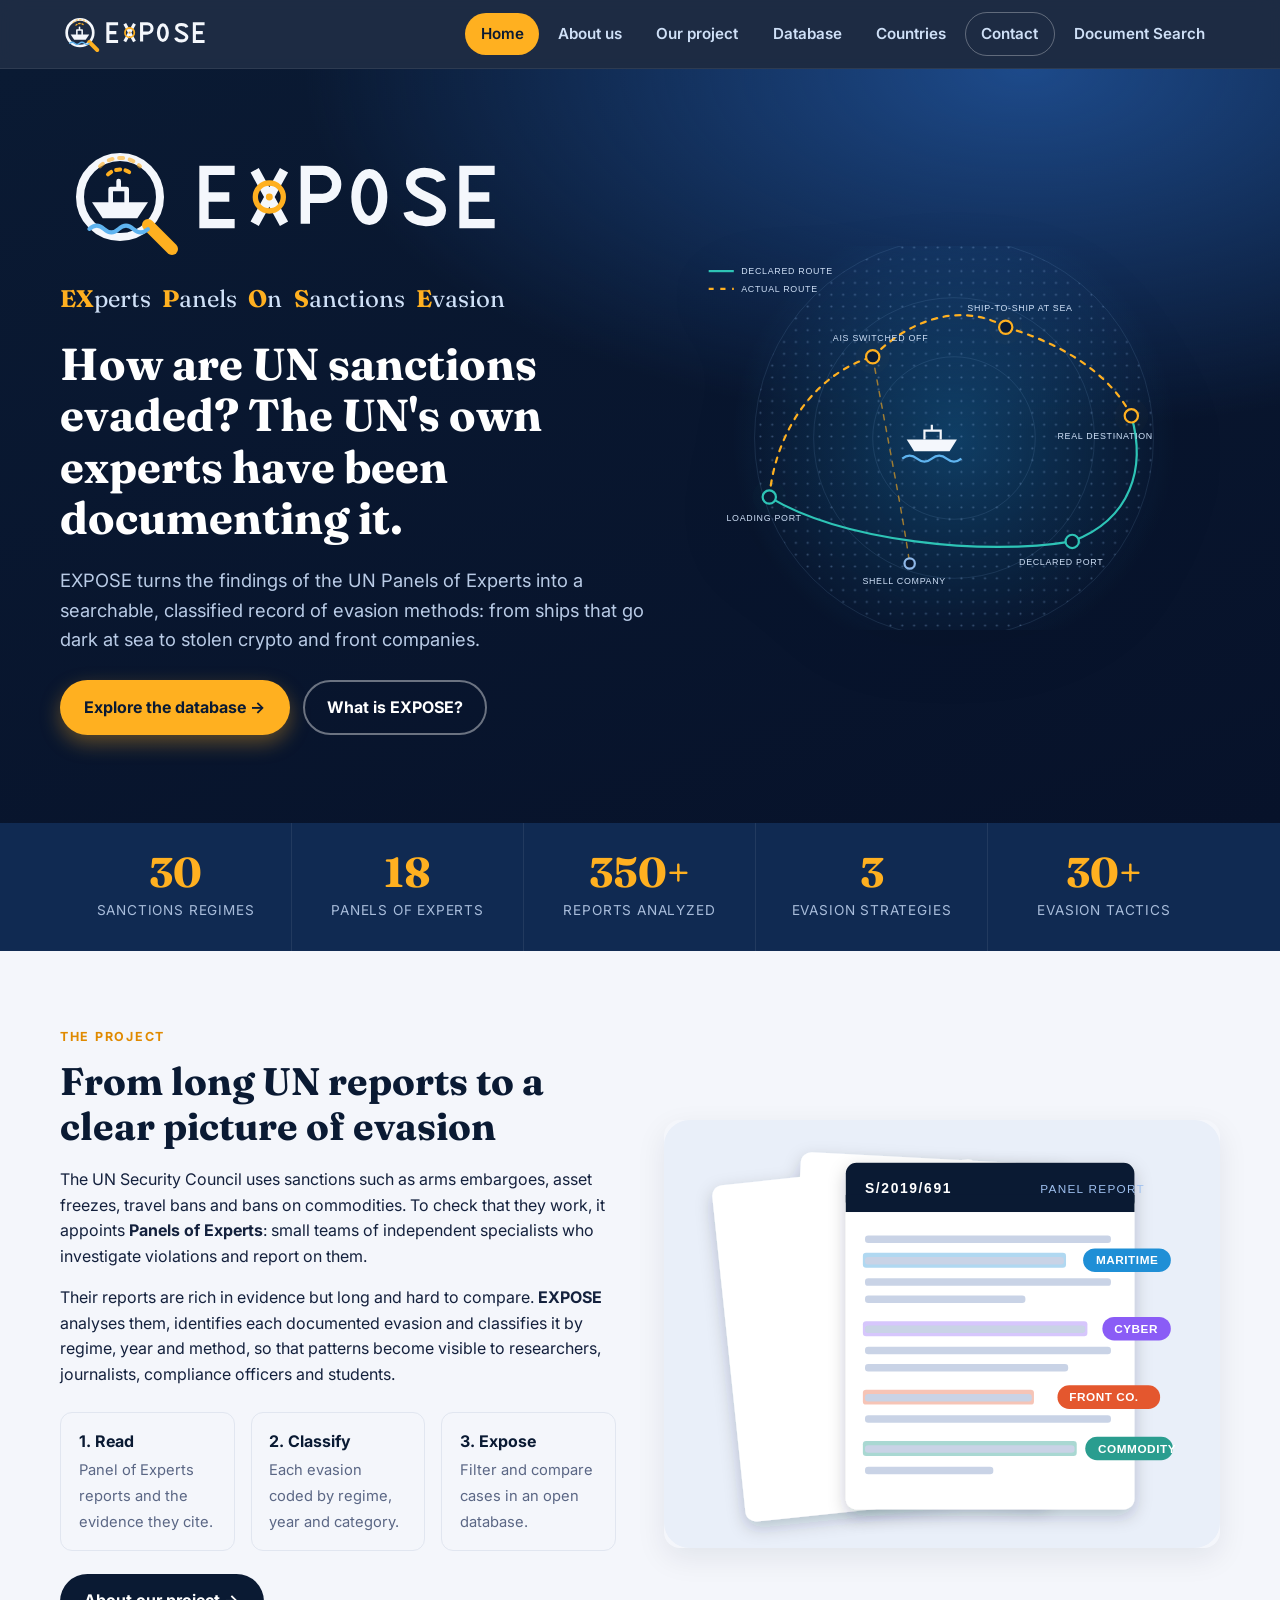
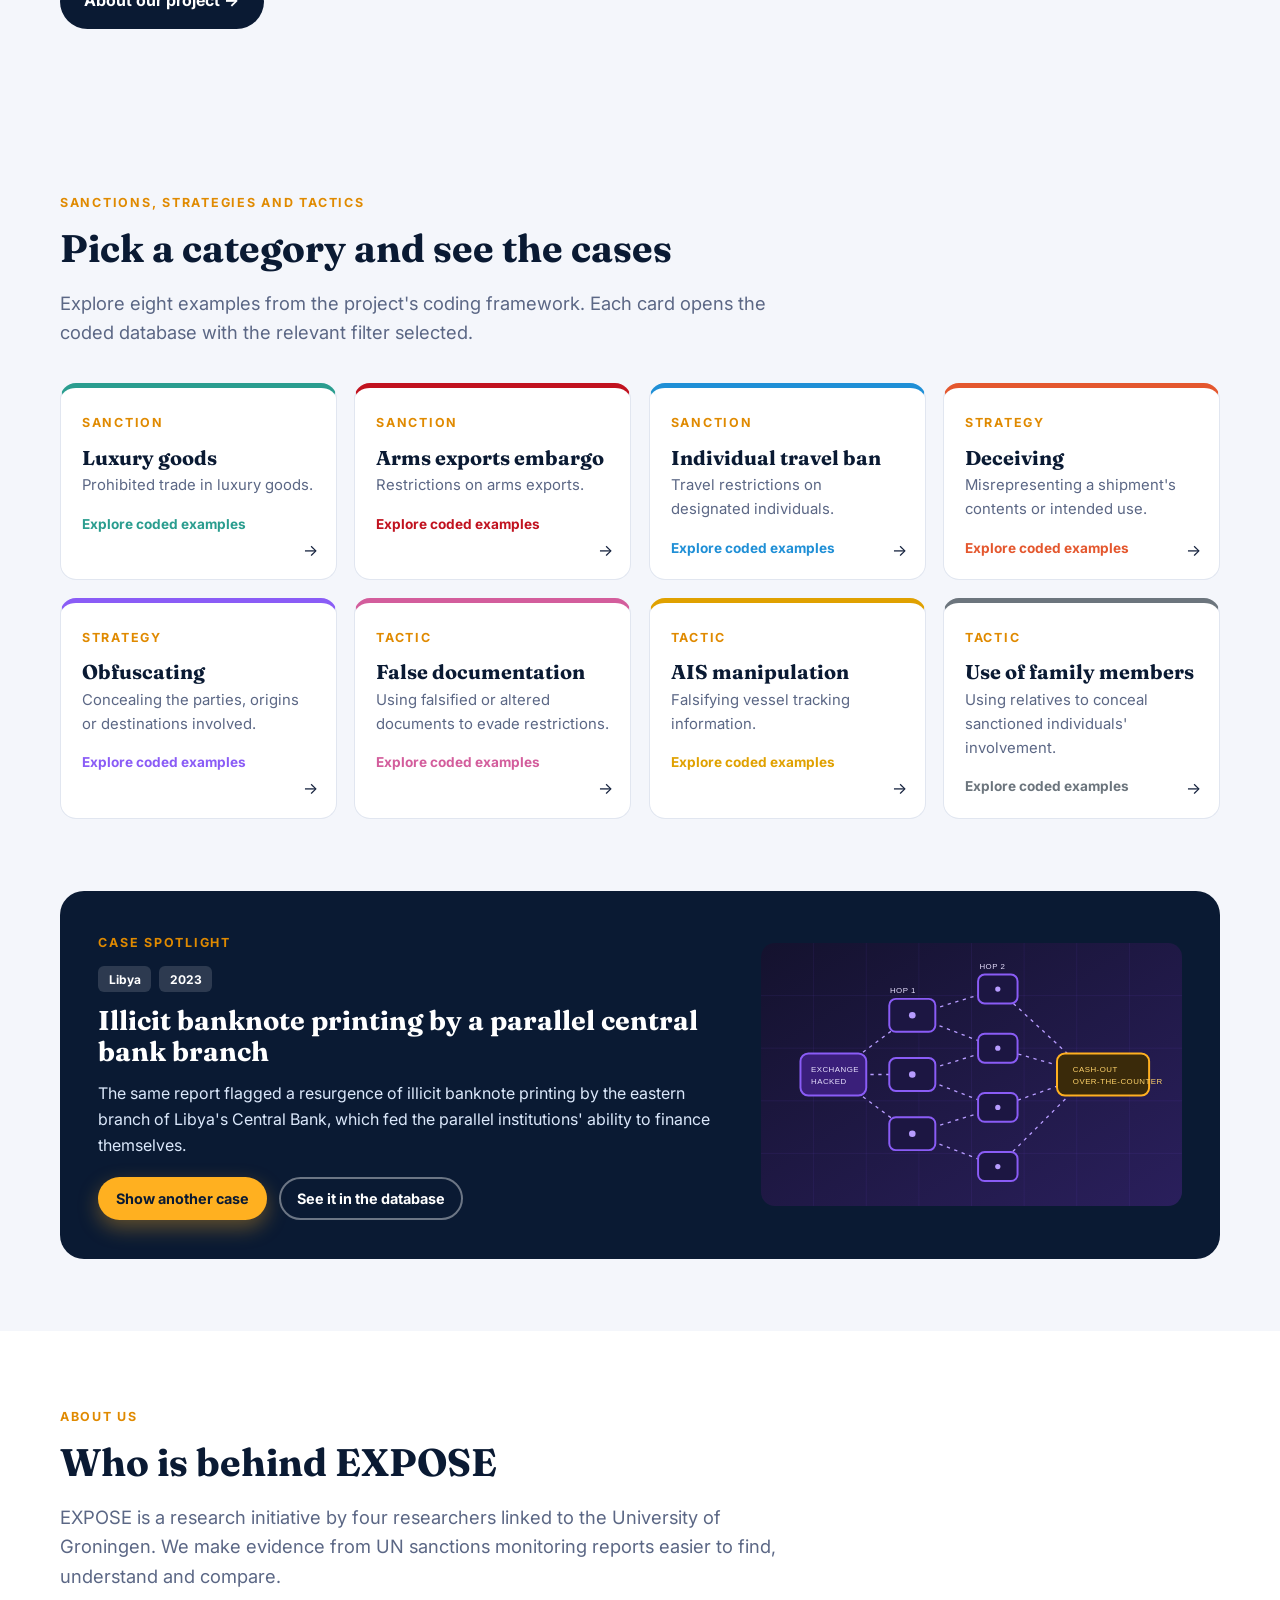
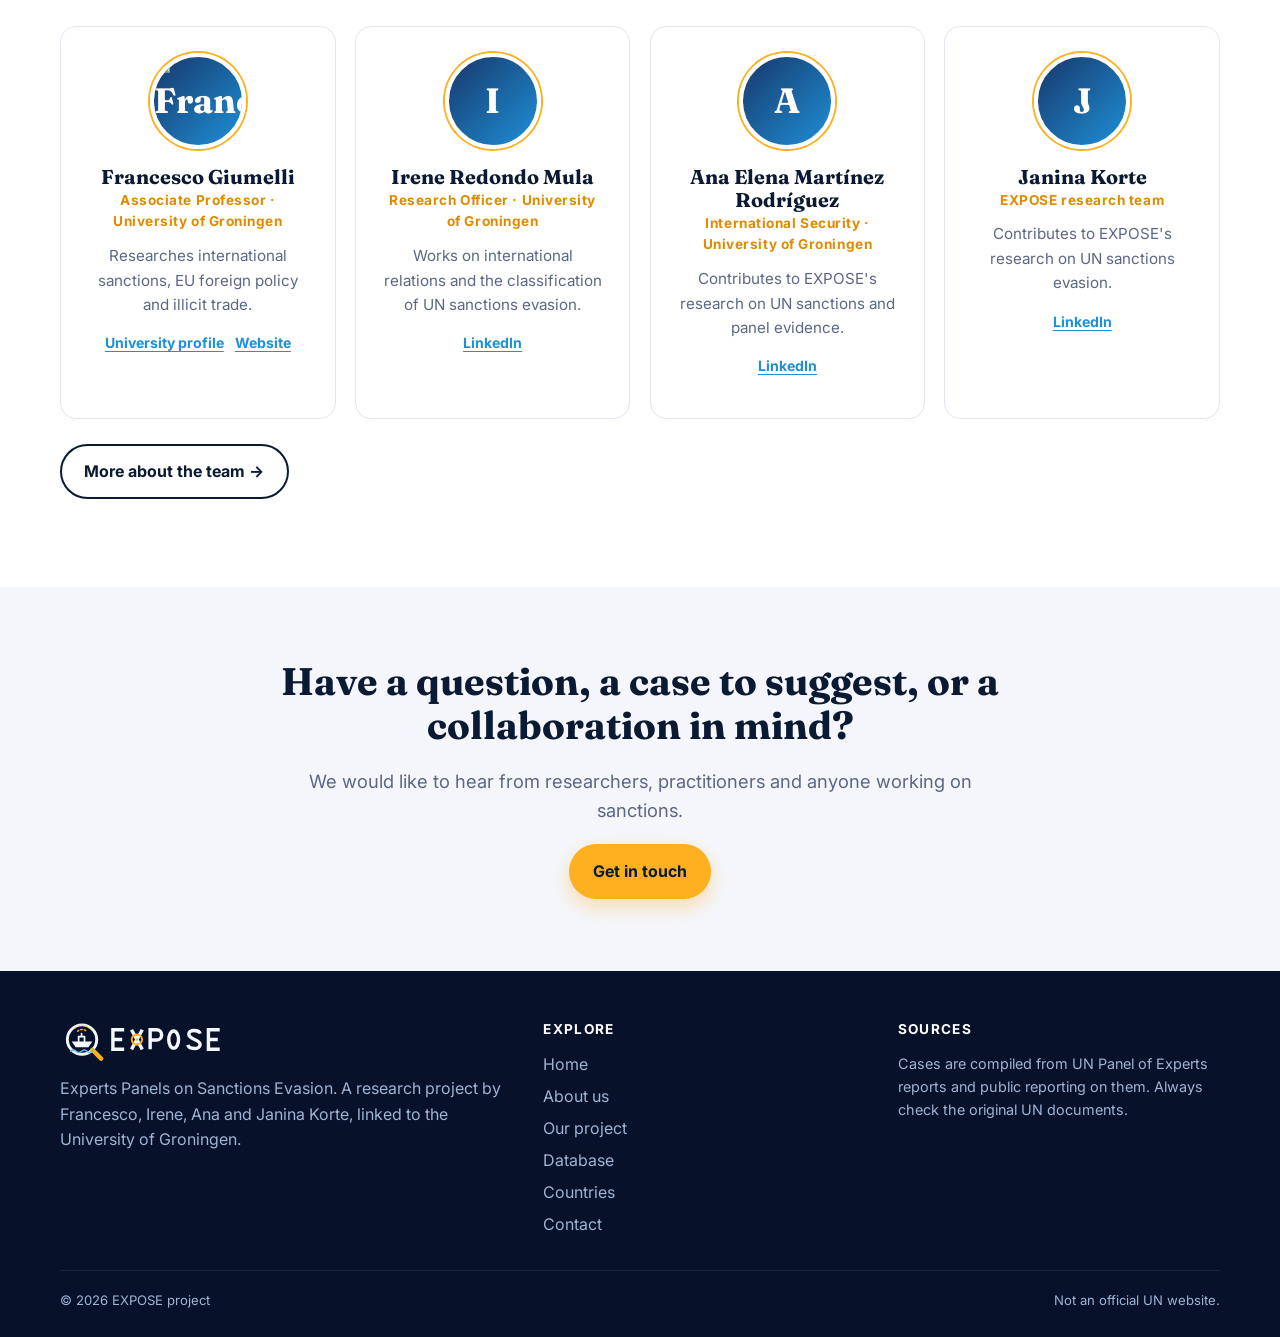
==== index.html @ fd59896d "Import complete EXPOSE site and research assets from try4" ====
<!DOCTYPE html>
<html lang="en">
<head>
  <meta charset="utf-8">
  <meta name="viewport" content="width=device-width, initial-scale=1">
  <title>EXPOSE – Experts Panels on Sanctions Evasion</title>
  <meta name="description" content="EXPOSE shows how UN sanctions are evaded, using evidence gathered by the UN Panels of Experts.">
  <link rel="icon" href="assets/favicon.svg" type="image/svg+xml">
  <link rel="preconnect" href="https://fonts.googleapis.com">
  <link href="https://fonts.googleapis.com/css2?family=Fraunces:opsz,wght@9..144,600;9..144,700&family=Inter:wght@400;600;700;800&display=swap" rel="stylesheet">
  <link rel="stylesheet" href="css/style.css">
  <link rel="stylesheet" href="css/document-search.css">
</head>
<body data-page="home">
  <a class="skip" href="#main">Skip to content</a>
  <header class="site-header">
    <div class="container nav">
      <a class="brand" href="index.html" aria-label="EXPOSE home"><img src="assets/logo.svg" alt="EXPOSE"></a>
      <button class="menu-toggle" aria-expanded="false" aria-controls="menu">&#9776; Menu</button>
      <ul id="menu" class="menu">
        <li><a href="index.html" aria-current="page">Home</a></li>
        <li><a href="about.html">About us</a></li>
        <li><a href="our-project.html">Our project</a></li>
        <li><a href="database.html">Database</a></li>
        <li><a href="countries.html">Countries</a></li>
        <li class="cta"><a href="contact.html">Contact</a></li>
      <li><a href="document-search.html">Document Search</a></li></ul>
    </div>
  </header>

  <main id="main">
    <!-- HERO -->
    <section class="hero">
      <div class="container grid">
        <div>
          <img class="logo-big" src="assets/logo.svg" alt="EXPOSE logo: a lens revealing a ship whose AIS signal is hidden">
          <p class="expansion" aria-label="EXPOSE stands for Experts Panels On Sanctions Evasion">
            <span><b>EX</b>perts</span> <span><b>P</b>anels</span> <span><b>O</b>n</span> <span><b>S</b>anctions</span> <span><b>E</b>vasion</span>
          </p>
          <h1>How are UN sanctions evaded? The UN's own experts have been documenting it.</h1>
          <p class="lead">EXPOSE turns the findings of the UN Panels of Experts into a searchable, classified record of evasion methods: from ships that go dark at sea to stolen crypto and front companies.</p>
          <div class="actions">
            <a class="btn btn-primary" href="database.html">Explore the database &rarr;</a>
            <a class="btn btn-ghost" href="#project">What is EXPOSE?</a>
          </div>
        </div>
        <div class="hero-art">
          <img src="assets/img/hero-routes.svg" alt="Illustration: the declared shipping route versus the hidden route used to evade sanctions">
        </div>
      </div>
    </section>

    <!-- STATS -->
    <div class="stats"><div class="container row">
      <div class="stat"><div class="num">30</div><div class="lab">Sanctions regimes</div></div>
      <div class="stat"><div class="num">18</div><div class="lab">Panels of Experts</div></div>
      <div class="stat"><div class="num">350+</div><div class="lab">Reports analyzed</div></div>
      <div class="stat"><div class="num">3</div><div class="lab">Evasion strategies</div></div>
      <div class="stat"><div class="num">30+</div><div class="lab">Evasion tactics</div></div>
    </div></div>

    <!-- PROJECT -->
    <section id="project">
      <div class="container split">
        <div class="reveal">
          <span class="eyebrow">The project</span>
          <h2>From long UN reports to a clear picture of evasion</h2>
          <p>The UN Security Council uses sanctions such as arms embargoes, asset freezes, travel bans and bans on commodities. To check that they work, it appoints <strong>Panels of Experts</strong>: small teams of independent specialists who investigate violations and report on them.</p>
          <p>Their reports are rich in evidence but long and hard to compare. <strong>EXPOSE</strong> analyses them, identifies each documented evasion and classifies it by regime, year and method, so that patterns become visible to researchers, journalists, compliance officers and students.</p>
          <div class="pillars">
            <div class="pillar"><b>1. Read</b><span>Panel of Experts reports and the evidence they cite.</span></div>
            <div class="pillar"><b>2. Classify</b><span>Each evasion coded by regime, year and category.</span></div>
            <div class="pillar"><b>3. Expose</b><span>Filter and compare cases in an open database.</span></div>
          </div>
          <p style="margin-top:1.4rem"><a class="btn btn-dark" href="our-project.html">About our project &rarr;</a></p>
        </div>
        <div class="reveal">
          <img class="rounded" src="assets/img/report-stack.svg" alt="Pages of a UN Panel of Experts report with passages highlighted and tagged by evasion category" loading="lazy">
        </div>
      </div>
    </section>

    <!-- CATEGORIES -->
    <section>
      <div class="container">
        <div class="section-head reveal">
          <span class="eyebrow">Sanctions, strategies and tactics</span>
          <h2>Pick a category and see the cases</h2>
          <p class="lead">Explore eight examples from the project's coding framework. Each card opens the coded database with the relevant filter selected.</p>
        </div>
        <div id="cat-grid" class="cat-grid"></div>
      </div>
    </section>

    <!-- SPOTLIGHT -->
    <section style="padding-top:0">
      <div class="container">
        <div class="spotlight reveal">
          <div>
            <span class="eyebrow">Case spotlight</span>
            <div class="meta" id="spot-meta"></div>
            <h3 id="spot-title" style="font-size:1.7rem"></h3>
            <p id="spot-text"></p>
            <p style="display:flex;gap:.7rem;flex-wrap:wrap;margin:1.2rem 0 0">
              <button id="spot-next" class="btn btn-primary btn-sm" type="button">Show another case</button>
              <a id="spot-link" class="btn btn-ghost btn-sm" href="database.html">See it in the database</a>
            </p>
          </div>
          <img id="spot-img" src="assets/img/tanker-sts.svg" alt="" aria-hidden="true">
        </div>
        <span id="spotlight-body" hidden></span>
      </div>
    </section>

    <!-- ABOUT US (short) -->
    <section class="section-alt" id="about-us">
      <div class="container">
        <div class="section-head reveal">
          <span class="eyebrow">About us</span>
          <h2>Who is behind EXPOSE</h2>
          <p class="lead">EXPOSE is a research initiative by four researchers linked to the University of Groningen. We make evidence from UN sanctions monitoring reports easier to find, understand and compare.</p>
        </div>
        <div class="team reveal">
          <div class="person"><img class="avatar" src="assets/francesco.jpg" alt="Francesco Giumelli"><h3>Francesco Giumelli</h3><div class="role">Associate Professor · University of Groningen</div><p>Researches international sanctions, EU foreign policy and illicit trade.</p><p class="profile-links"><a href="https://www.rug.nl/staff/f.giumelli/?lang=en" target="_blank" rel="noopener noreferrer">University profile</a><a href="https://www.giumelli.org" target="_blank" rel="noopener noreferrer">Website</a></p></div>
          <div class="person"><div class="avatar" aria-hidden="true">I</div><h3>Irene Redondo Mula</h3><div class="role">Research Officer · University of Groningen</div><p>Works on international relations and the classification of UN sanctions evasion.</p><p class="profile-links"><a href="https://www.linkedin.com/in/irene-redondo-mula/" target="_blank" rel="noopener noreferrer">LinkedIn</a></p></div>
          <div class="person"><div class="avatar" aria-hidden="true">A</div><h3>Ana Elena Martínez Rodríguez</h3><div class="role">International Security · University of Groningen</div><p>Contributes to EXPOSE's research on UN sanctions and panel evidence.</p><p class="profile-links"><a href="https://www.linkedin.com/in/ana-elena-mtz/" target="_blank" rel="noopener noreferrer">LinkedIn</a></p></div>
          <div class="person"><div class="avatar" aria-hidden="true">J</div><h3>Janina Korte</h3><div class="role">EXPOSE research team</div><p>Contributes to EXPOSE's research on UN sanctions evasion.</p><p class="profile-links"><a href="https://www.linkedin.com/in/janina-korte-214462223/" target="_blank" rel="noopener noreferrer">LinkedIn</a></p></div>
        </div>
        <p style="margin-top:1.6rem"><a class="btn btn-outline" href="about.html">More about the team &rarr;</a></p>
      </div>
    </section>

    <!-- CTA -->
    <section>
      <div class="container" style="text-align:center;max-width:720px">
        <h2>Have a question, a case to suggest, or a collaboration in mind?</h2>
        <p class="lead" style="margin-inline:auto">We would like to hear from researchers, practitioners and anyone working on sanctions.</p>
        <a class="btn btn-primary" href="contact.html">Get in touch</a>
      </div>
    </section>
  </main>

  <footer class="site-footer">
    <div class="container">
      <div class="foot">
        <div>
          <img src="assets/logo.svg" alt="EXPOSE">
          <p>Experts Panels on Sanctions Evasion. A research project by Francesco, Irene, Ana and Janina Korte, linked to the University of Groningen.</p>
        </div>
        <div><h4>Explore</h4><ul><li><a href="index.html">Home</a></li><li><a href="about.html">About us</a></li><li><a href="our-project.html">Our project</a></li><li><a href="database.html">Database</a></li>
        <li><a href="countries.html">Countries</a></li><li><a href="contact.html">Contact</a></li></ul></div>
        <div><h4>Sources</h4><p style="font-size:.9rem">Cases are compiled from UN Panel of Experts reports and public reporting on them. Always check the original UN documents.</p></div>
      </div>
      <div class="legal"><span>&copy; <span data-year></span> EXPOSE project</span><span>Not an official UN website.</span></div>
    </div>
  </footer>

  <script src="data/cases.js"></script>
  <script src="js/main.js"></script>
</body>
</html>
---- css/style.css ----
/* EXPOSE – Experts Panels on Sanctions Evasion */
:root{
  --navy:#0a1a33; --navy-2:#102a52; --navy-3:#17386b;
  --ink:#14213d; --muted:#5b6785; --bg:#f4f6fb; --card:#fff; --line:#e1e6f0;
  --amber:#ffb020; --amber-d:#e08a00; --teal:#2ec4b6; --blue:#1f8fd6;
  --radius:16px; --shadow:0 10px 30px rgba(10,26,51,.08);
  --serif:"Fraunces",Georgia,"Times New Roman",serif;
  --sans:"Inter",system-ui,-apple-system,"Segoe UI",Roboto,Arial,sans-serif;
}
*{box-sizing:border-box}
html{scroll-behavior:smooth}
body{margin:0;font-family:var(--sans);color:var(--ink);background:var(--bg);line-height:1.6;-webkit-font-smoothing:antialiased}
img{max-width:100%;display:block}
a{color:var(--blue)}
h1,h2,h3{font-family:var(--serif);line-height:1.15;margin:0 0 .5em;color:var(--navy)}
h1{font-size:clamp(2.2rem,5vw,3.6rem)} h2{font-size:clamp(1.7rem,3vw,2.4rem)} h3{font-size:1.25rem}
p{margin:0 0 1em}
.container{width:min(1160px,92vw);margin-inline:auto}
.skip{position:absolute;left:-999px;top:0;background:var(--amber);color:#000;padding:.6rem 1rem;z-index:100}
.skip:focus{left:8px;top:8px}
.eyebrow{display:inline-block;font-size:.78rem;font-weight:700;letter-spacing:.14em;text-transform:uppercase;color:var(--amber-d);margin-bottom:.8rem}
.lead{font-size:1.15rem;color:var(--muted);max-width:62ch}

/* header / menu */
.site-header{position:sticky;top:0;z-index:50;background:rgba(10,26,51,.92);backdrop-filter:blur(10px);border-bottom:1px solid rgba(255,255,255,.08)}
.nav{display:flex;align-items:center;justify-content:space-between;height:68px}
.brand img{height:40px;width:auto}
.menu{display:flex;gap:.25rem;list-style:none;margin:0;padding:0;align-items:center}
.menu a{display:block;padding:.55rem .95rem;border-radius:999px;color:#cfe0f7;text-decoration:none;font-weight:600;font-size:.95rem;transition:.2s}
.menu a:hover{background:rgba(255,255,255,.08);color:#fff}
.menu a[aria-current="page"]{color:#0a1a33;background:var(--amber)}
.menu .cta a{border:1px solid rgba(255,255,255,.3)}
.menu-toggle{display:none;background:none;border:1px solid rgba(255,255,255,.3);color:#fff;border-radius:10px;padding:.45rem .7rem;font-size:1rem;cursor:pointer}
@media(max-width:860px){
  .menu-toggle{display:block}
  .menu{position:absolute;left:0;right:0;top:68px;background:var(--navy);flex-direction:column;align-items:stretch;padding:.8rem 4vw 1.2rem;display:none;border-bottom:1px solid rgba(255,255,255,.1)}
  .menu.open{display:flex}
}

/* buttons */
.btn{display:inline-flex;align-items:center;gap:.5rem;padding:.8rem 1.4rem;border-radius:999px;font-weight:700;text-decoration:none;border:2px solid transparent;cursor:pointer;font-size:1rem;font-family:inherit;transition:transform .15s,box-shadow .15s,background .2s}
.btn:hover{transform:translateY(-2px)}
.btn-primary{background:var(--amber);color:#0a1a33;box-shadow:0 8px 20px rgba(255,176,32,.35)}
.btn-ghost{border-color:rgba(255,255,255,.4);color:#fff}
.btn-ghost:hover{background:rgba(255,255,255,.1)}
.btn-dark{background:var(--navy);color:#fff}
.btn-outline{border-color:var(--navy);color:var(--navy);background:transparent}
.btn-sm{padding:.5rem 1rem;font-size:.9rem}

/* hero */
.hero{background:radial-gradient(1200px 600px at 80% 0%,#1d4a8a 0%,transparent 60%),linear-gradient(160deg,var(--navy) 0%,#07122a 100%);color:#e9f0fb;padding:4.5rem 0 5.5rem;overflow:hidden}
.hero .grid{display:grid;grid-template-columns:1.05fr .95fr;gap:2.5rem;align-items:center}
.hero h1{color:#fff;font-size:clamp(1.9rem,3.6vw,2.8rem)}
.hero .logo-big{width:min(460px,100%);margin-bottom:1.2rem}
.expansion{display:flex;flex-wrap:wrap;gap:.35rem .7rem;font-family:var(--serif);font-size:clamp(1.15rem,2vw,1.5rem);margin:0 0 1.2rem;color:#cfe0f7}
.expansion b{color:var(--amber)}
.hero .lead{color:#b9cbe6}
.hero .actions{display:flex;flex-wrap:wrap;gap:.8rem;margin-top:1.6rem}
.hero-art img{width:100%;filter:drop-shadow(0 20px 40px rgba(0,0,0,.35))}
@media(max-width:900px){.hero .grid{grid-template-columns:1fr}}
.page-hero{background:linear-gradient(160deg,var(--navy),#0d2347);color:#cfe0f7;padding:3.2rem 0 3.4rem}
.page-hero h1{color:#fff;margin-bottom:.4rem}
.page-hero .tagline{font-family:var(--serif);color:var(--amber);font-size:1.05rem;margin-bottom:.8rem}
.page-hero .lead{color:#b9cbe6;margin:0}

/* sections */
section{padding:4.5rem 0}
.section-alt{background:#fff}
.section-head{max-width:720px;margin-bottom:2.2rem}
.split{display:grid;grid-template-columns:1fr 1fr;gap:3rem;align-items:center}
@media(max-width:860px){.split{grid-template-columns:1fr}}
.rounded{border-radius:var(--radius);box-shadow:var(--shadow)}

/* stats */
.stats{background:var(--navy-2);color:#fff;padding:0}
.stats .row{display:grid;grid-template-columns:repeat(5,minmax(0,1fr))}
.stat{padding:1.8rem 1rem;text-align:center;border-right:1px solid rgba(255,255,255,.08)}
.stat:last-child{border-right:0}
.stat .num{font-family:var(--serif);font-size:2.6rem;font-weight:700;color:var(--amber);line-height:1}
.stat .lab{font-size:.85rem;color:#a9bddb;letter-spacing:.06em;text-transform:uppercase;margin-top:.4rem}
@media(max-width:850px){.stats .row{grid-template-columns:repeat(2,1fr)}.stat{border-bottom:1px solid rgba(255,255,255,.08)}}

/* pillars */
.pillars{display:grid;grid-template-columns:repeat(3,1fr);gap:1rem;margin-top:1.5rem}
.pillar{background:var(--bg);border-radius:12px;padding:1rem 1.1rem;border:1px solid var(--line)}
.pillar b{display:block;color:var(--navy);margin-bottom:.2rem}
.pillar span{font-size:.92rem;color:var(--muted)}
@media(max-width:700px){.pillars{grid-template-columns:1fr}}

/* stepper */
.stepper{display:grid;grid-template-columns:1fr 1fr;gap:2.5rem;align-items:center}
@media(max-width:900px){.stepper{grid-template-columns:1fr}}
.tabs{display:flex;gap:.5rem;flex-wrap:wrap;margin-bottom:1.2rem}
.tab{border:1px solid var(--line);background:#fff;border-radius:999px;padding:.5rem 1rem;font-weight:600;cursor:pointer;font-family:inherit;color:var(--muted);transition:.2s}
.tab[aria-selected="true"]{background:var(--navy);color:#fff;border-color:var(--navy)}
.tabpanel{background:var(--bg);border:1px solid var(--line);border-radius:var(--radius);padding:1.4rem 1.5rem;min-height:170px}
.tabpanel h3{margin-bottom:.4rem}
.progress{height:6px;border-radius:99px;background:var(--line);margin-top:1.2rem;overflow:hidden}
.progress i{display:block;height:100%;background:var(--amber);width:25%;transition:width .35s}

/* category cards */
.cat-grid{display:grid;grid-template-columns:repeat(auto-fill,minmax(250px,1fr));gap:1.1rem}
.cat-card{display:block;text-decoration:none;color:inherit;background:#fff;border:1px solid var(--line);border-radius:var(--radius);padding:1.3rem 1.3rem 1.2rem;border-top:5px solid var(--c);transition:transform .2s,box-shadow .2s;position:relative}
.cat-card:hover{transform:translateY(-4px);box-shadow:var(--shadow)}
.cat-card h3{margin-bottom:.35rem}
.cat-card p{font-size:.93rem;color:var(--muted);margin-bottom:.8rem}
.cat-card .count{font-weight:700;font-size:.85rem;color:var(--c)}
.cat-card .arrow{position:absolute;right:1.1rem;bottom:1rem;transition:transform .2s}
.cat-card:hover .arrow{transform:translateX(4px)}

/* spotlight */
.spotlight{background:var(--navy);color:#dbe8fb;border-radius:24px;padding:2.4rem;display:grid;grid-template-columns:1.2fr .8fr;gap:2rem;align-items:center}
.spotlight h2,.spotlight h3{color:#fff}
.spotlight .meta{display:flex;gap:.5rem;flex-wrap:wrap;margin-bottom:.8rem}
.spotlight img{border-radius:14px}
@media(max-width:860px){.spotlight{grid-template-columns:1fr}}

/* tags */
.tag{display:inline-flex;align-items:center;gap:.4rem;font-size:.75rem;font-weight:700;padding:.22rem .65rem;border-radius:999px;background:color-mix(in srgb,var(--c,#999) 14%,white);color:color-mix(in srgb,var(--c,#555) 75%,black);white-space:nowrap}
.tag::before{content:"";width:8px;height:8px;border-radius:50%;background:var(--c,#999)}
.badge{font-size:.75rem;font-weight:700;padding:.22rem .65rem;border-radius:6px;background:var(--navy);color:#fff}
.badge.light{background:rgba(255,255,255,.14);color:#fff}
.badge.year{background:#e9eef8;color:var(--navy)}

/* team */
.team{display:grid;grid-template-columns:repeat(3,1fr);gap:1.2rem}
body[data-page="home"] .team,body[data-page="about"] .team{grid-template-columns:repeat(4,minmax(0,1fr))}
@media(max-width:860px){.team{grid-template-columns:1fr}}
.person{background:#fff;border:1px solid var(--line);border-radius:var(--radius);padding:1.6rem;text-align:center;transition:.2s}
.person:hover{box-shadow:var(--shadow);transform:translateY(-3px)}
.avatar{object-fit:cover;width:96px;height:96px;border-radius:50%;margin:0 auto 1rem;display:grid;place-items:center;font-family:var(--serif);font-size:2.2rem;font-weight:700;color:#fff;background:linear-gradient(135deg,var(--navy-3),var(--blue));border:4px solid #fff;box-shadow:0 0 0 2px var(--amber)}
.person h3{margin-bottom:.1rem}
.person .role{color:var(--amber-d);font-weight:700;font-size:.85rem;letter-spacing:.04em;margin-bottom:.7rem}
.person p{color:var(--muted);font-size:.95rem}
.placeholder-note{border:2px dashed var(--line);border-radius:var(--radius);padding:1.2rem 1.4rem;color:var(--muted);background:#fbfcfe}
.uni{display:flex;align-items:center;gap:.9rem;background:#fff;border:1px solid var(--line);border-radius:var(--radius);padding:1rem 1.2rem;margin-top:1.4rem}
.uni .dot{width:42px;height:42px;border-radius:12px;background:var(--navy);display:grid;place-items:center;color:var(--amber);font-weight:800;font-family:var(--serif)}

/* database */
.db-layout{display:grid;grid-template-columns:310px 1fr;gap:1.8rem;align-items:start}
@media(max-width:940px){.db-layout{grid-template-columns:1fr}}
.filters{background:#fff;border:1px solid var(--line);border-radius:var(--radius);padding:1.3rem;position:sticky;top:86px}
@media(max-width:940px){.filters{position:static}}
.filters h3{font-size:1.05rem;margin:1.1rem 0 .6rem;font-family:var(--sans);font-weight:700}
.filters h3:first-child{margin-top:0}
.field label,.label{display:block;font-weight:600;font-size:.85rem;margin-bottom:.3rem;color:var(--muted)}
input[type=text],input[type=email],select,textarea{width:100%;padding:.7rem .85rem;border:1.5px solid var(--line);border-radius:10px;font:inherit;background:#fff;color:var(--ink)}
input:focus,select:focus,textarea:focus{outline:3px solid rgba(31,143,214,.25);border-color:var(--blue)}
.chips{display:flex;flex-direction:column;gap:.45rem}
.chip{display:flex;align-items:center;gap:.6rem;padding:.55rem .7rem;border:1.5px solid var(--line);border-radius:10px;cursor:pointer;background:#fff;transition:.15s;font-size:.92rem;user-select:none}
.chip:hover{border-color:var(--c)}
.chip input{position:absolute;opacity:0;pointer-events:none}
.chip .sw{width:14px;height:14px;border-radius:4px;background:var(--c);flex:none}
.chip .n{margin-left:auto;font-size:.75rem;color:var(--muted);background:var(--bg);border-radius:99px;padding:.05rem .5rem}
.chip:has(input:checked){background:color-mix(in srgb,var(--c) 12%,white);border-color:var(--c);font-weight:700}
.chip:has(input:focus-visible){outline:3px solid rgba(31,143,214,.35)}
.seg{display:flex;border:1.5px solid var(--line);border-radius:10px;overflow:hidden}
.seg button{flex:1;border:0;background:#fff;padding:.5rem;font:inherit;font-weight:600;cursor:pointer;color:var(--muted)}
.seg button[aria-pressed="true"]{background:var(--navy);color:#fff}
.filters .row{display:flex;gap:.5rem;margin-top:1.2rem}
.results-bar{display:flex;flex-wrap:wrap;gap:.8rem;align-items:center;justify-content:space-between;margin-bottom:1rem}
.results-bar .count{font-weight:700;color:var(--navy)}
.active-filters{display:flex;flex-wrap:wrap;gap:.4rem;margin-bottom:1rem}
.pill-x{border:0;font:inherit;font-size:.8rem;font-weight:600;background:var(--navy);color:#fff;border-radius:99px;padding:.25rem .7rem;cursor:pointer}
.pill-x::after{content:" \00d7";opacity:.7}
.minichart{background:#fff;border:1px solid var(--line);border-radius:var(--radius);padding:1rem 1.2rem;margin-bottom:1.2rem}
.minichart h4{margin:0 0 .6rem;font-size:.85rem;color:var(--muted);text-transform:uppercase;letter-spacing:.08em}
.bar-row{display:grid;grid-template-columns:150px 1fr 28px;align-items:center;gap:.6rem;font-size:.82rem;margin:.28rem 0}
.bar-row .track{height:10px;background:var(--bg);border-radius:99px;overflow:hidden}
.bar-row .fill{height:100%;border-radius:99px;background:var(--c);transition:width .4s}
@media(max-width:560px){.bar-row{grid-template-columns:110px 1fr 24px}}
.cases{display:grid;gap:1rem}
.case{background:#fff;border:1px solid var(--line);border-left:6px solid var(--c);border-radius:var(--radius);padding:1.2rem 1.3rem;animation:in .35s both}
@keyframes in{from{opacity:0;transform:translateY(8px)}to{opacity:1;transform:none}}
.case .top{display:flex;flex-wrap:wrap;gap:.4rem;align-items:center;margin-bottom:.5rem}
.case .id{font-size:.75rem;color:var(--muted);font-weight:700;margin-left:auto}
.case h3{margin:.1rem 0 .4rem;font-size:1.2rem}
.case p{color:#34405e;margin-bottom:.6rem}
.case .tags{display:flex;flex-wrap:wrap;gap:.4rem;margin-bottom:.4rem}
.case .more{display:none;border-top:1px dashed var(--line);margin-top:.8rem;padding-top:.8rem;font-size:.93rem}
.case.open .more{display:block}
.case .more dt{font-weight:700;color:var(--navy);font-size:.78rem;letter-spacing:.06em;text-transform:uppercase;margin-top:.6rem}
.case .more dd{margin:0}
.toggle{background:none;border:0;color:var(--blue);font:inherit;font-weight:700;cursor:pointer;padding:0}
.empty{text-align:center;background:#fff;border:2px dashed var(--line);border-radius:var(--radius);padding:3rem 1rem;color:var(--muted)}
.notice{background:#fff8e6;border:1px solid #ffe2a3;border-radius:12px;padding:.9rem 1.1rem;font-size:.9rem;color:#6b4a00;margin-bottom:1.2rem}

/* accordion */
.acc{display:grid;gap:.7rem}
.acc details{background:#fff;border:1px solid var(--line);border-radius:14px;border-left:6px solid var(--c);padding:0}
.acc summary{list-style:none;cursor:pointer;padding:1rem 1.2rem;font-weight:700;display:flex;align-items:center;gap:.8rem;color:var(--navy)}
.acc summary::-webkit-details-marker{display:none}
.acc summary::after{content:"+";margin-left:auto;font-size:1.4rem;color:var(--muted);transition:.2s}
.acc details[open] summary::after{content:"\2212"}
.acc .body{padding:0 1.2rem 1.2rem;color:#34405e}
.acc .body ul{margin:.3rem 0 .8rem;padding-left:1.1rem}

/* timeline / steps */
.steps{counter-reset:s;display:grid;grid-template-columns:repeat(4,1fr);gap:1rem}
@media(max-width:900px){.steps{grid-template-columns:1fr 1fr}}
@media(max-width:560px){.steps{grid-template-columns:1fr}}
.step{background:#fff;border:1px solid var(--line);border-radius:var(--radius);padding:1.3rem;position:relative}
.step::before{counter-increment:s;content:counter(s);position:absolute;top:-14px;left:16px;background:var(--amber);color:var(--navy);width:30px;height:30px;border-radius:50%;display:grid;place-items:center;font-weight:800}
.step h3{margin-top:.5rem;font-size:1.05rem}
.step p{font-size:.92rem;color:var(--muted);margin:0}
.regimes{display:grid;grid-template-columns:repeat(auto-fit,minmax(220px,1fr));gap:1rem}
.regime{background:#fff;border:1px solid var(--line);border-radius:var(--radius);padding:1.2rem}
.regime h3{margin-bottom:.2rem}
.regime small{color:var(--muted)}
.sources{columns:2;column-gap:2rem;padding-left:1.1rem}
@media(max-width:700px){.sources{columns:1}}
.sources li{margin-bottom:.5rem;break-inside:avoid;font-size:.93rem}

/* contact */
.form-card{background:#fff;border:1px solid var(--line);border-radius:24px;padding:2rem;box-shadow:var(--shadow)}
.form-grid{display:grid;grid-template-columns:1fr 1fr;gap:1rem}
.form-grid .full{grid-column:1/-1}
@media(max-width:640px){.form-grid{grid-template-columns:1fr}}
.field .err{display:none;color:#c1121f;font-size:.82rem;margin-top:.3rem;font-weight:600}
.field.invalid .err{display:block}
.field.invalid input,.field.invalid select,.field.invalid textarea{border-color:#c1121f}
.hp{position:absolute;left:-9999px}
.counter{font-size:.78rem;color:var(--muted);text-align:right}
.success{display:none;background:#e8f8f0;border:1px solid #a6e3c4;color:#0d5c37;border-radius:14px;padding:1.2rem 1.4rem;margin-top:1.2rem}
.success.show{display:block}
.contact-grid{display:grid;grid-template-columns:1.5fr 1fr;gap:2rem;align-items:start}
@media(max-width:900px){.contact-grid{grid-template-columns:1fr}}
.contact-side{display:grid;gap:1rem;align-content:start}
.info{background:#fff;border:1px solid var(--line);border-radius:var(--radius);padding:1.2rem 1.3rem}
.info h3{font-size:1.05rem;margin-bottom:.3rem}
.info p{margin:0;color:var(--muted);font-size:.93rem}

/* footer */
.site-footer{background:#07122a;color:#9fb3d3;padding:3rem 0 1.6rem}
.foot{display:grid;grid-template-columns:1.4fr 1fr 1fr;gap:2rem}
@media(max-width:760px){.foot{grid-template-columns:1fr}}
.site-footer img{height:44px;margin-bottom:.8rem}
.site-footer h4{color:#fff;margin:0 0 .7rem;font-size:.85rem;letter-spacing:.1em;text-transform:uppercase}
.site-footer ul{list-style:none;margin:0;padding:0;display:grid;gap:.4rem}
.site-footer a{color:#9fb3d3;text-decoration:none}.site-footer a:hover{color:#fff}
.legal{border-top:1px solid rgba(255,255,255,.08);margin-top:2rem;padding-top:1.2rem;font-size:.82rem;display:flex;flex-wrap:wrap;justify-content:space-between;gap:.6rem}

/* reveal */
.reveal{opacity:0;transform:translateY(18px);transition:opacity .7s,transform .7s}
.reveal.in{opacity:1;transform:none}
@media(prefers-reduced-motion:reduce){.reveal{opacity:1;transform:none;transition:none}*{animation:none!important;scroll-behavior:auto}}

/* Research team external profiles */
.person .profile-links{display:flex;flex-wrap:wrap;gap:.35rem .7rem;justify-content:center;margin-top:.9rem;font-size:.88rem}
.person .profile-links a{font-weight:700;color:var(--blue);text-decoration:underline;text-underline-offset:3px}
.uni .uni-note{color:var(--muted);font-size:.92rem;margin-top:.15rem}
@media(max-width:860px){body[data-page="home"] .team,body[data-page="about"] .team{grid-template-columns:1fr}}

/* Our Project: source links stay immediately below the section they document. */
body[data-page="project"] .section-sources{grid-column:1/-1;margin:1.15rem 0 0;font-size:.87rem;color:var(--muted);line-height:1.7}
body[data-page="project"] .section-sources a{color:var(--blue);text-decoration:underline;text-underline-offset:2px}
body[data-page="project"] .project-db-link{grid-column:1/-1;margin:1.5rem 0 0}
---- css/document-search.css ----
.search-section{padding-top:2rem}.search-box{background:white;border:1px solid var(--line);border-radius:16px;padding:1.5rem;margin-bottom:1rem}.search-box label{display:block;font-weight:700;margin-bottom:.4rem}.query-row{display:flex;gap:.8rem;margin-bottom:1.2rem}.query-row input{flex:1;min-width:0;border:2px solid var(--line);border-radius:10px;padding:.85rem;font:inherit}.search-controls{display:grid;grid-template-columns:2fr 2fr 1fr 1.4fr;gap:.8rem}.search-controls select{min-width:0;font-size:.9rem}.clear-search{border:0;background:none;text-decoration:underline;color:var(--blue);font:inherit;cursor:pointer;margin-top:1rem}.search-note,.search-dates{color:var(--muted);font-size:.9rem}.search-result{background:white;border:1px solid var(--line);border-radius:16px;padding:1.5rem;margin-bottom:1rem}.search-result h2{font-size:1.4rem;margin:.6rem 0}.search-meta,.search-actions{display:flex;flex-wrap:wrap;gap:.7rem;align-items:center}.search-metrics{font-size:.85rem;font-weight:600}.search-snippet{overflow-wrap:anywhere;border-left:3px solid var(--amber);padding-left:1rem}.search-result mark{background:#ffe6a3;color:#14213d;padding:0 .1em}.document-text{margin-top:1rem;border-top:1px solid var(--line);padding-top:1rem}.document-text summary,.search-help summary{cursor:pointer;font-weight:700;color:var(--blue)}.full-document{white-space:pre-wrap;overflow-wrap:anywhere;max-height:65vh;overflow:auto;padding:1rem;background:var(--bg);margin-top:1rem}.search-help{margin-top:2rem}.search-help p{margin-top:1rem}[hidden]{display:none!important}
@media(max-width:1100px){.menu-toggle{display:block}.menu{position:absolute;left:0;right:0;top:68px;background:var(--navy);flex-direction:column;align-items:stretch;padding:.8rem 4vw 1.2rem;display:none;border-bottom:1px solid rgba(255,255,255,.1)}.menu.open{display:flex}}
@media(max-width:760px){.query-row{flex-direction:column}.search-controls{grid-template-columns:1fr 1fr}.search-result{padding:1rem}}@media(max-width:450px){.search-controls{grid-template-columns:1fr}}
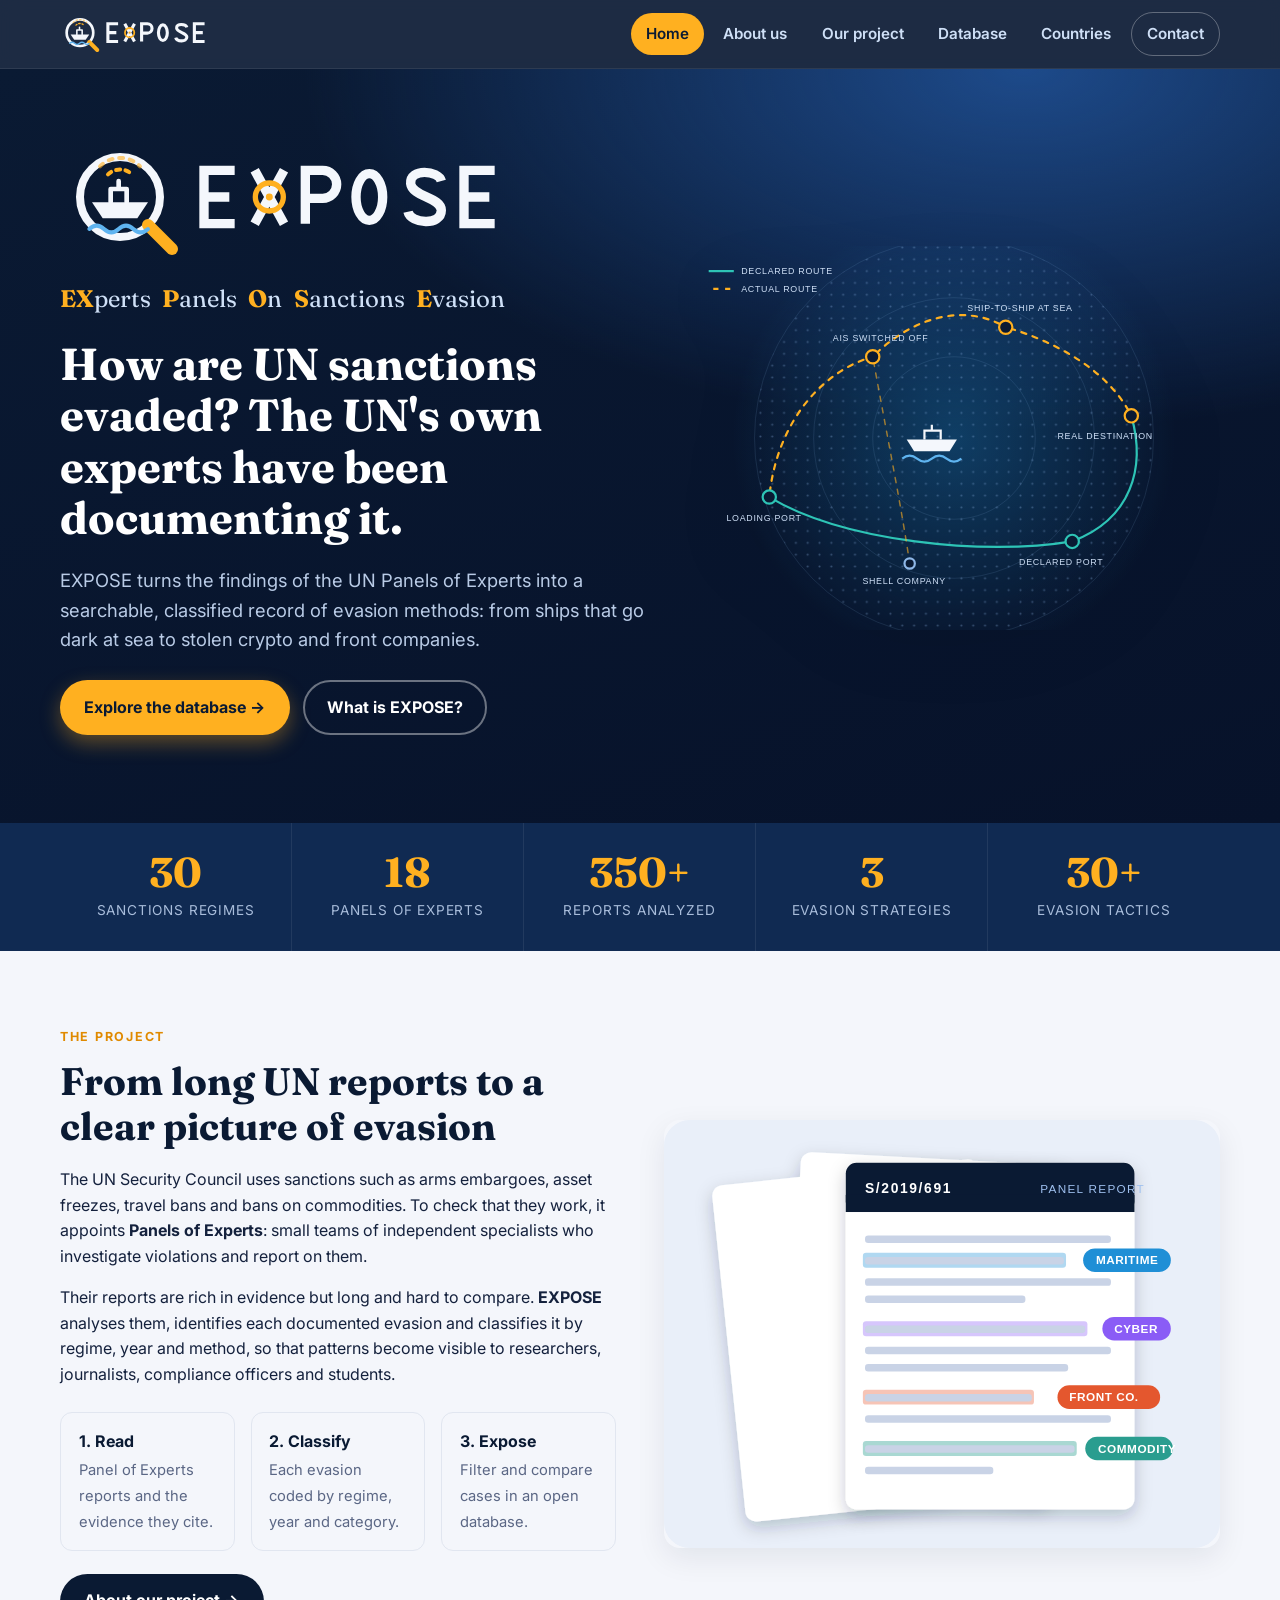
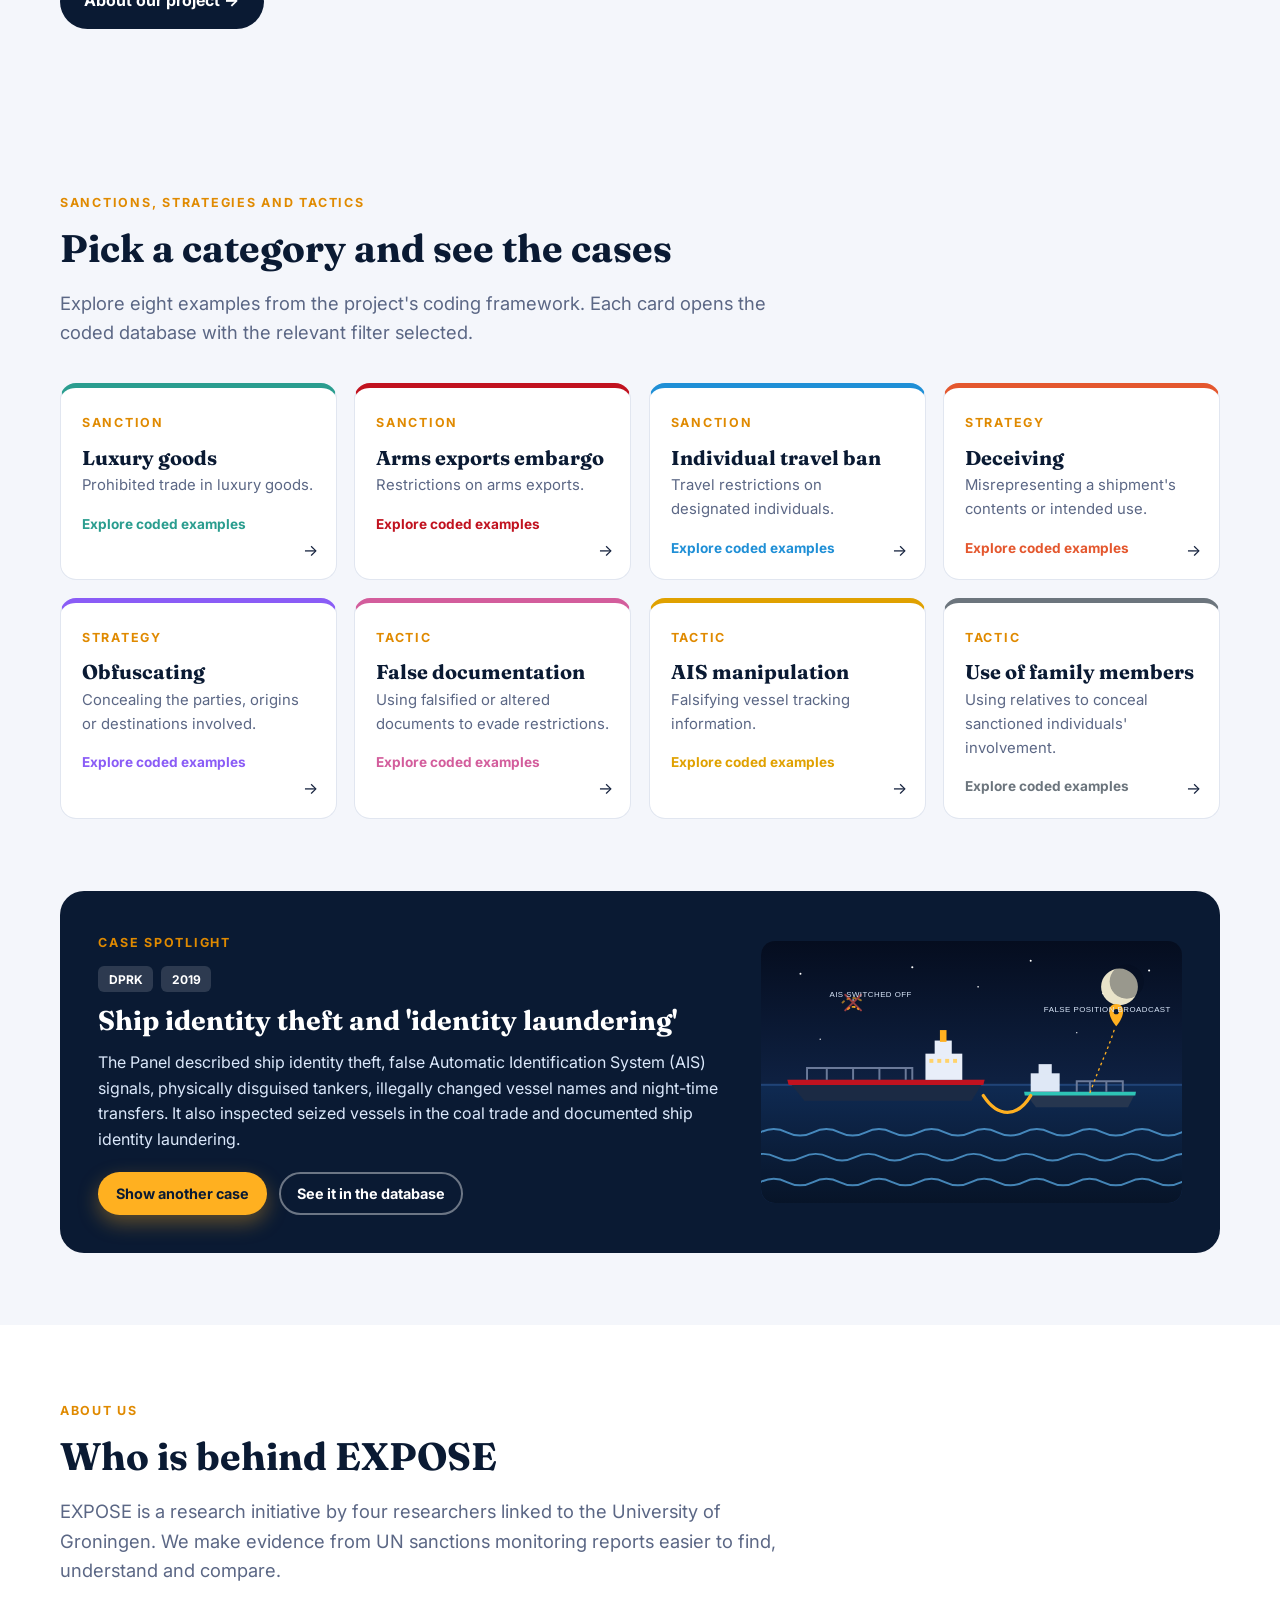
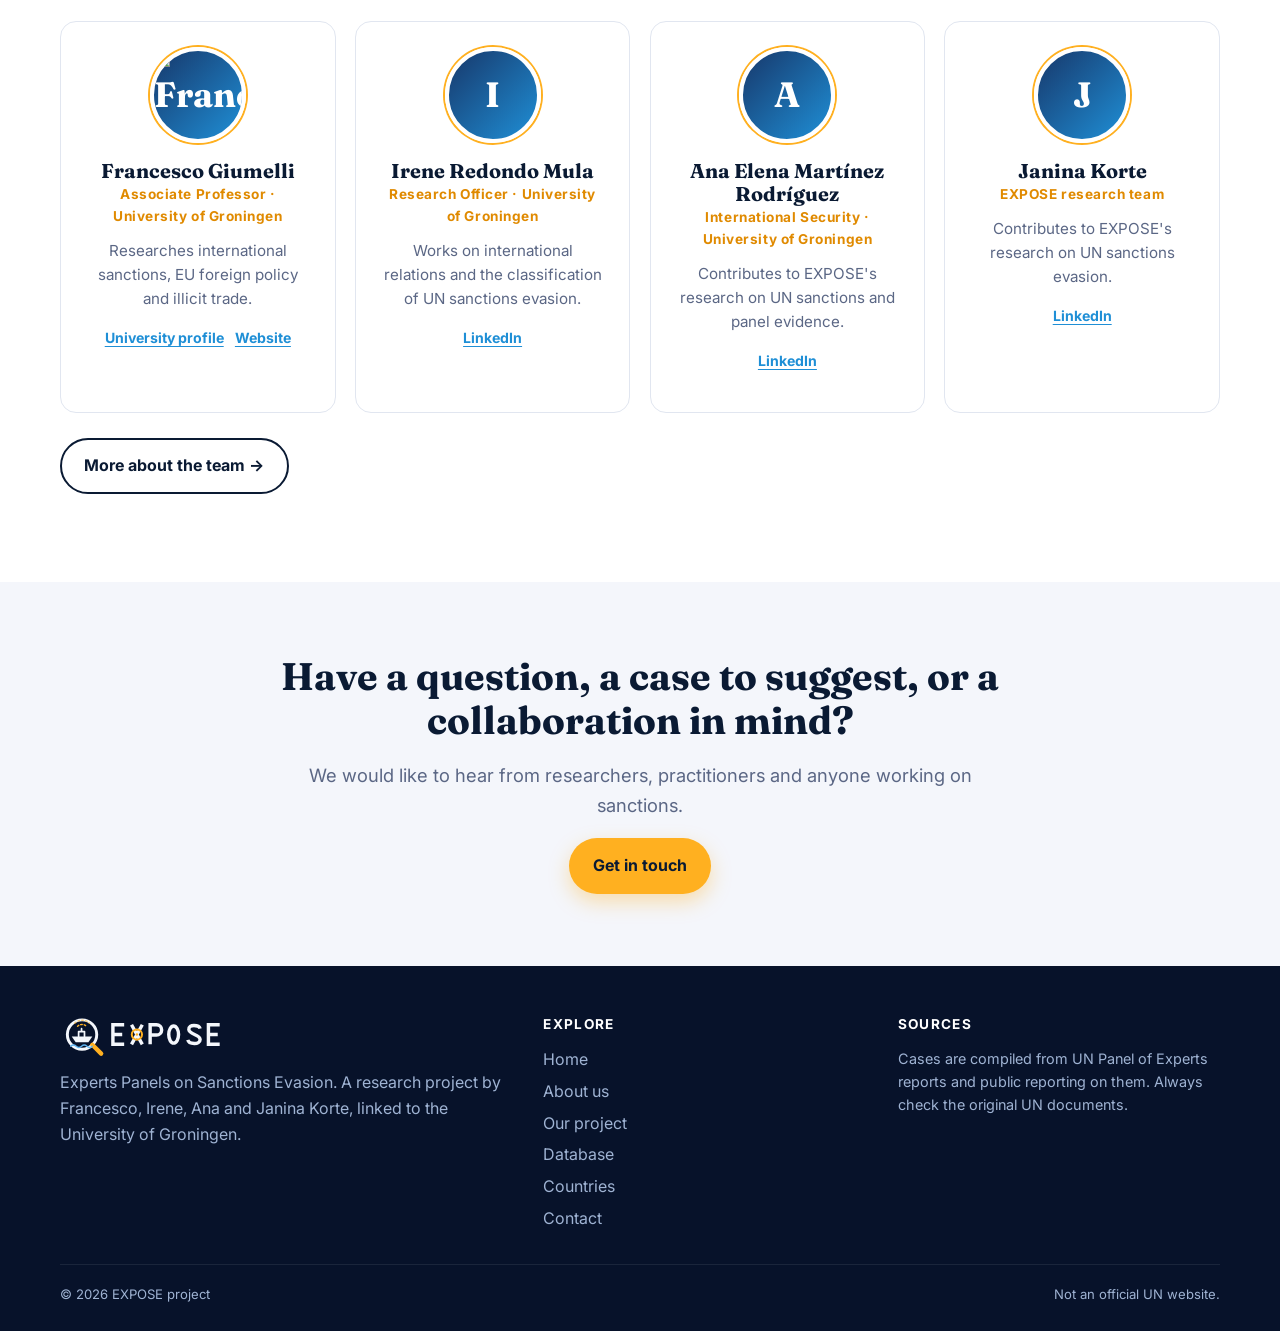
==== commit 587dcd42: "Use single Database tab for EXPOSE research tools" ====
--- a/index.html
+++ b/index.html
@@ -23,8 +23,7 @@
         <li><a href="our-project.html">Our project</a></li>
         <li><a href="database.html">Database</a></li>
         <li><a href="countries.html">Countries</a></li>
-        <li class="cta"><a href="contact.html">Contact</a></li>
-      <li><a href="document-search.html">Document Search</a></li></ul>
+        <li class="cta"><a href="contact.html">Contact</a></li></ul>
     </div>
   </header>
 
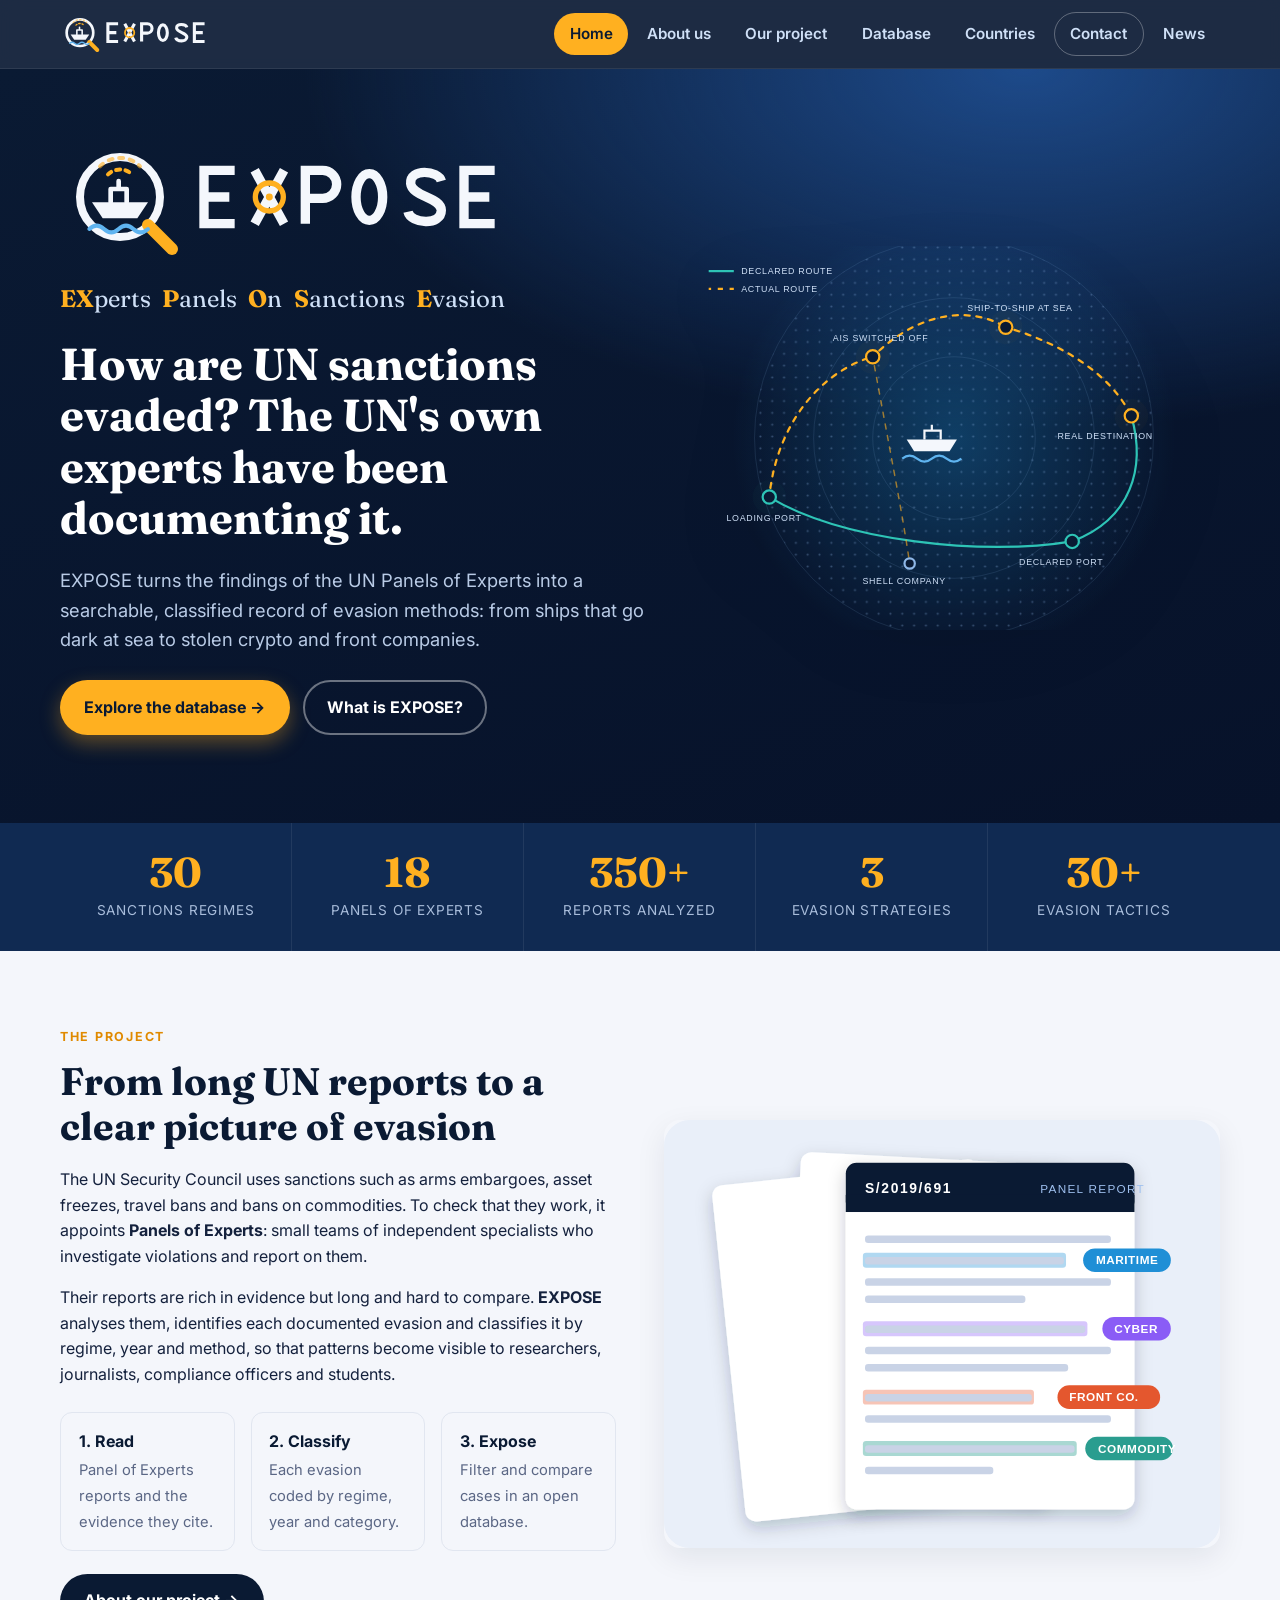
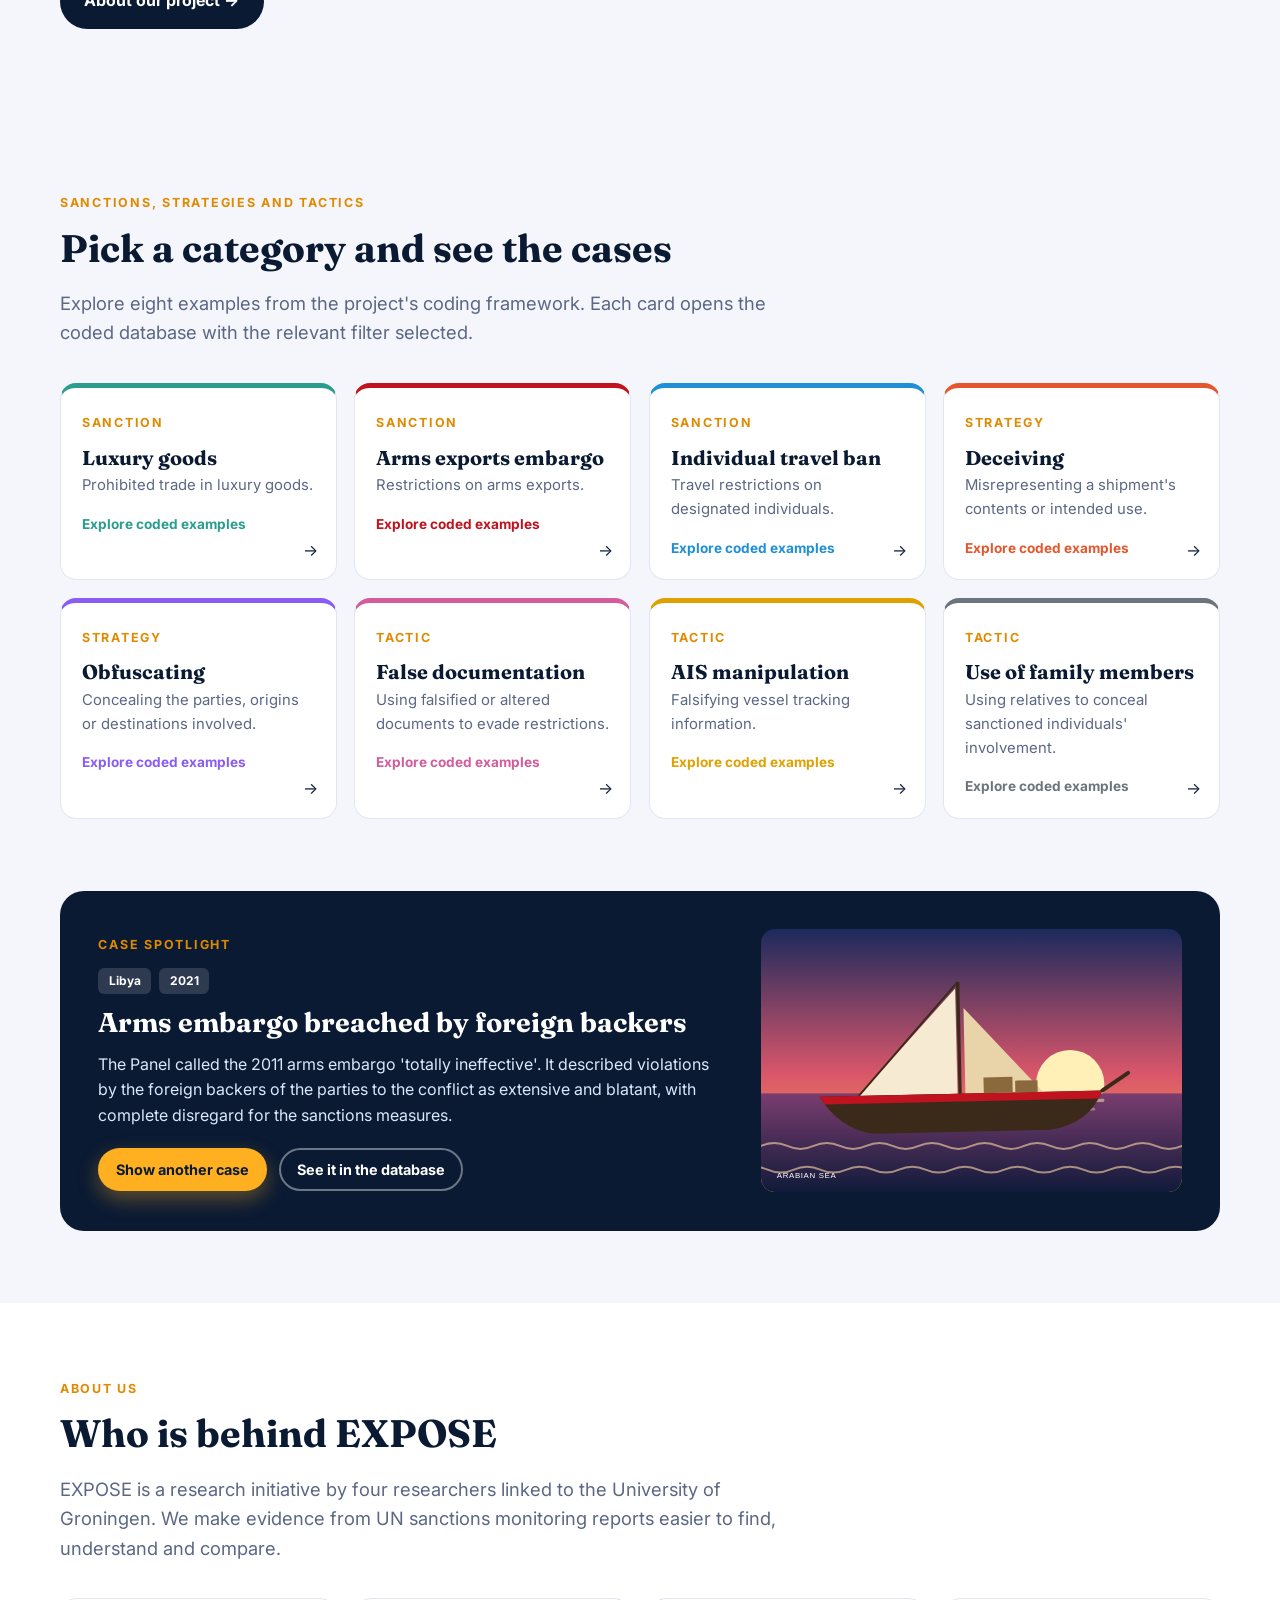
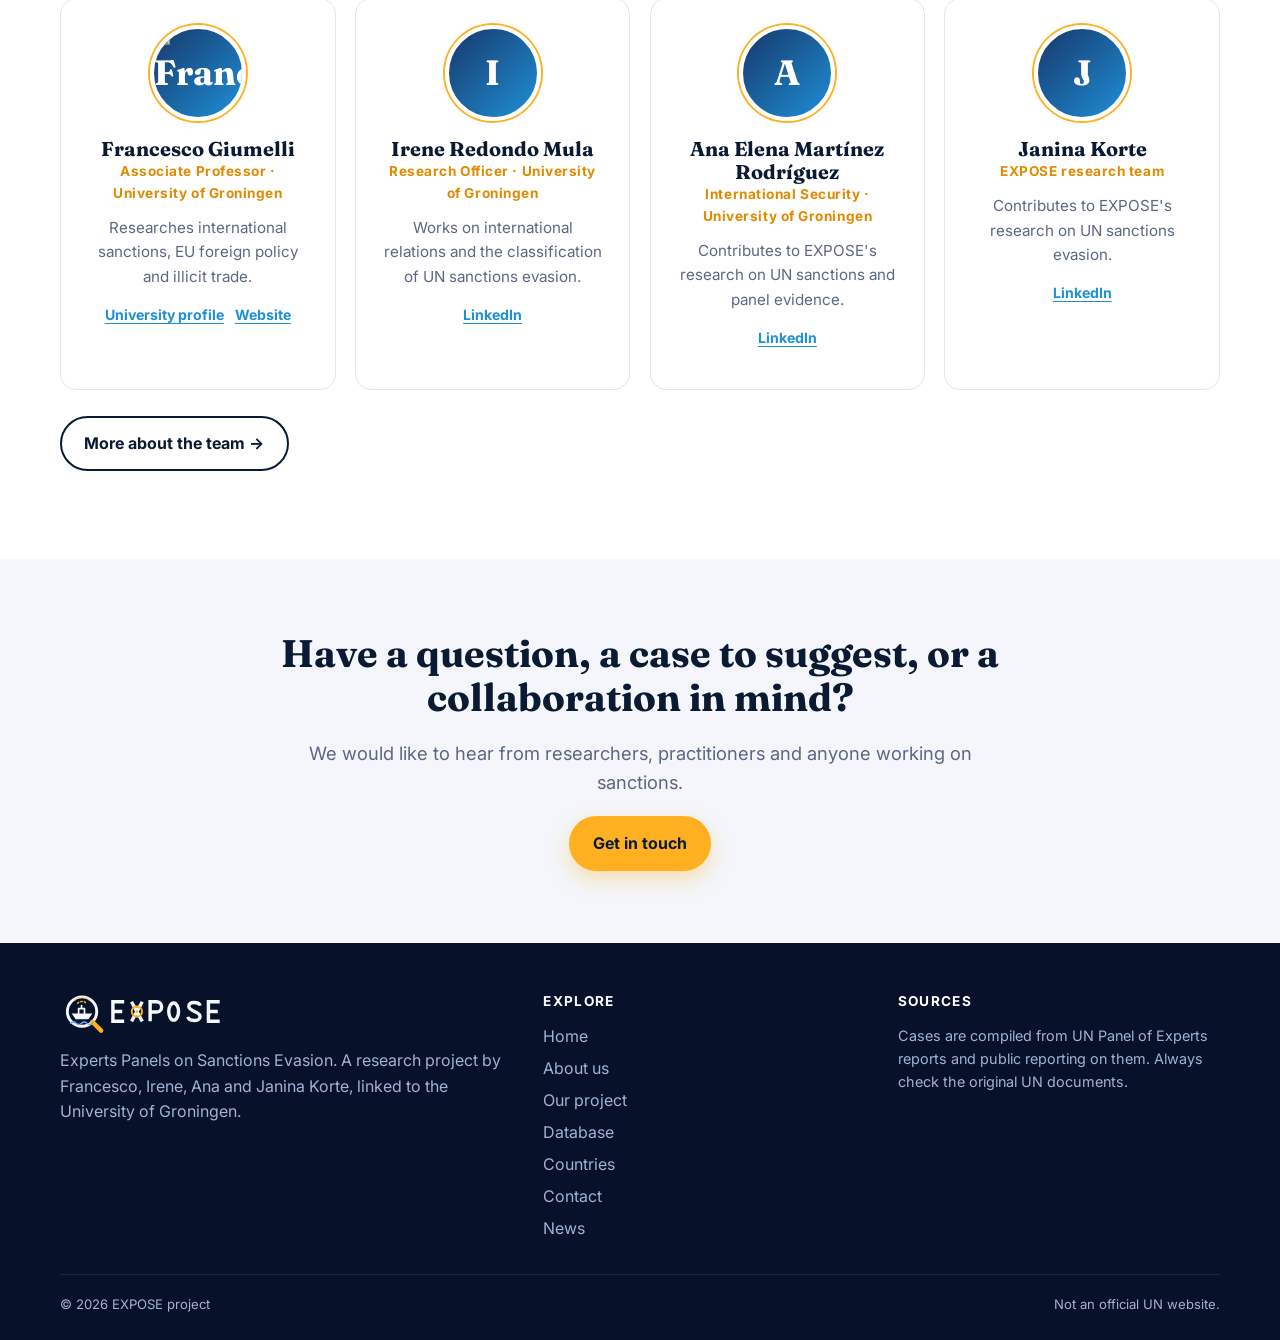
==== commit 7f757b50: "Add News navigation after Contact" ====
--- a/index.html
+++ b/index.html
@@ -23,7 +23,8 @@
         <li><a href="our-project.html">Our project</a></li>
         <li><a href="database.html">Database</a></li>
         <li><a href="countries.html">Countries</a></li>
-        <li class="cta"><a href="contact.html">Contact</a></li></ul>
+        <li class="cta"><a href="contact.html">Contact</a></li>
+        <li><a href="news.html">News</a></li></ul>
     </div>
   </header>
 
@@ -147,7 +148,7 @@
           <p>Experts Panels on Sanctions Evasion. A research project by Francesco, Irene, Ana and Janina Korte, linked to the University of Groningen.</p>
         </div>
         <div><h4>Explore</h4><ul><li><a href="index.html">Home</a></li><li><a href="about.html">About us</a></li><li><a href="our-project.html">Our project</a></li><li><a href="database.html">Database</a></li>
-        <li><a href="countries.html">Countries</a></li><li><a href="contact.html">Contact</a></li></ul></div>
+        <li><a href="countries.html">Countries</a></li><li><a href="contact.html">Contact</a></li><li><a href="news.html">News</a></li></ul></div>
         <div><h4>Sources</h4><p style="font-size:.9rem">Cases are compiled from UN Panel of Experts reports and public reporting on them. Always check the original UN documents.</p></div>
       </div>
       <div class="legal"><span>&copy; <span data-year></span> EXPOSE project</span><span>Not an official UN website.</span></div>
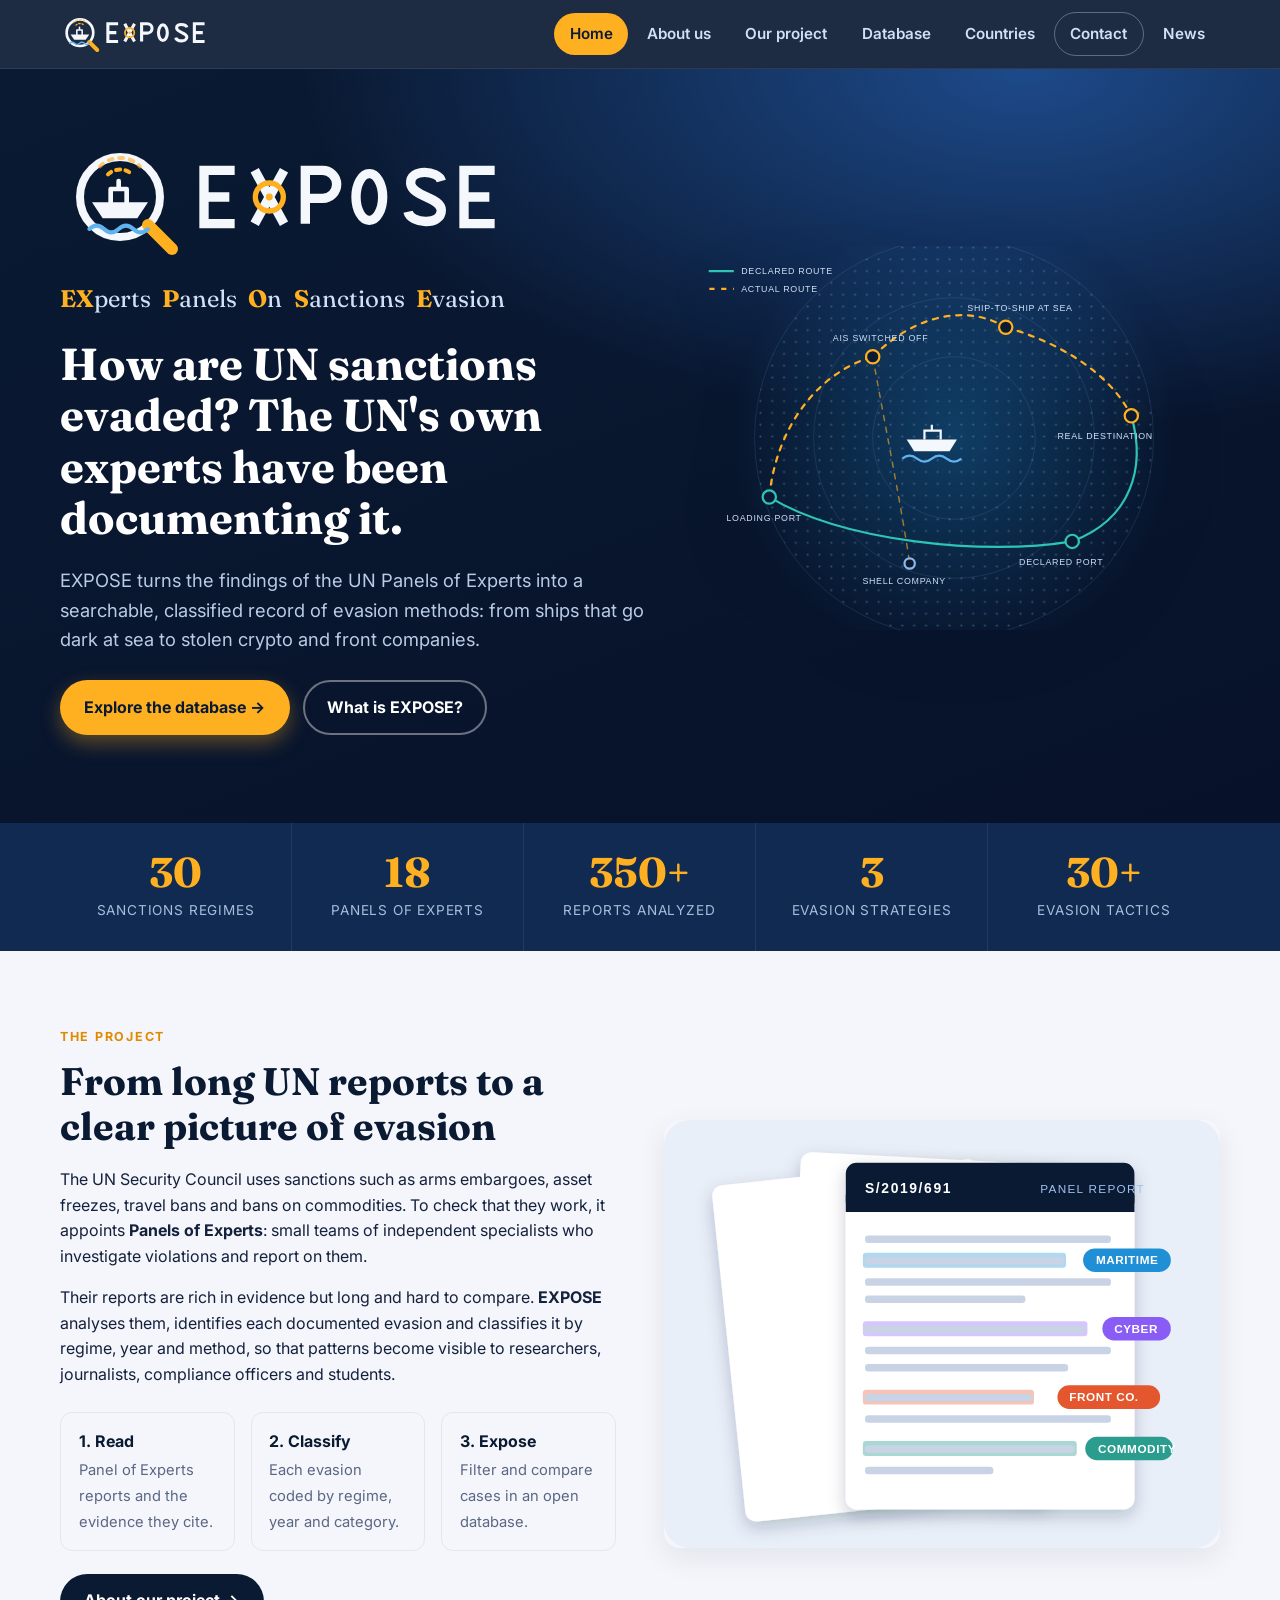
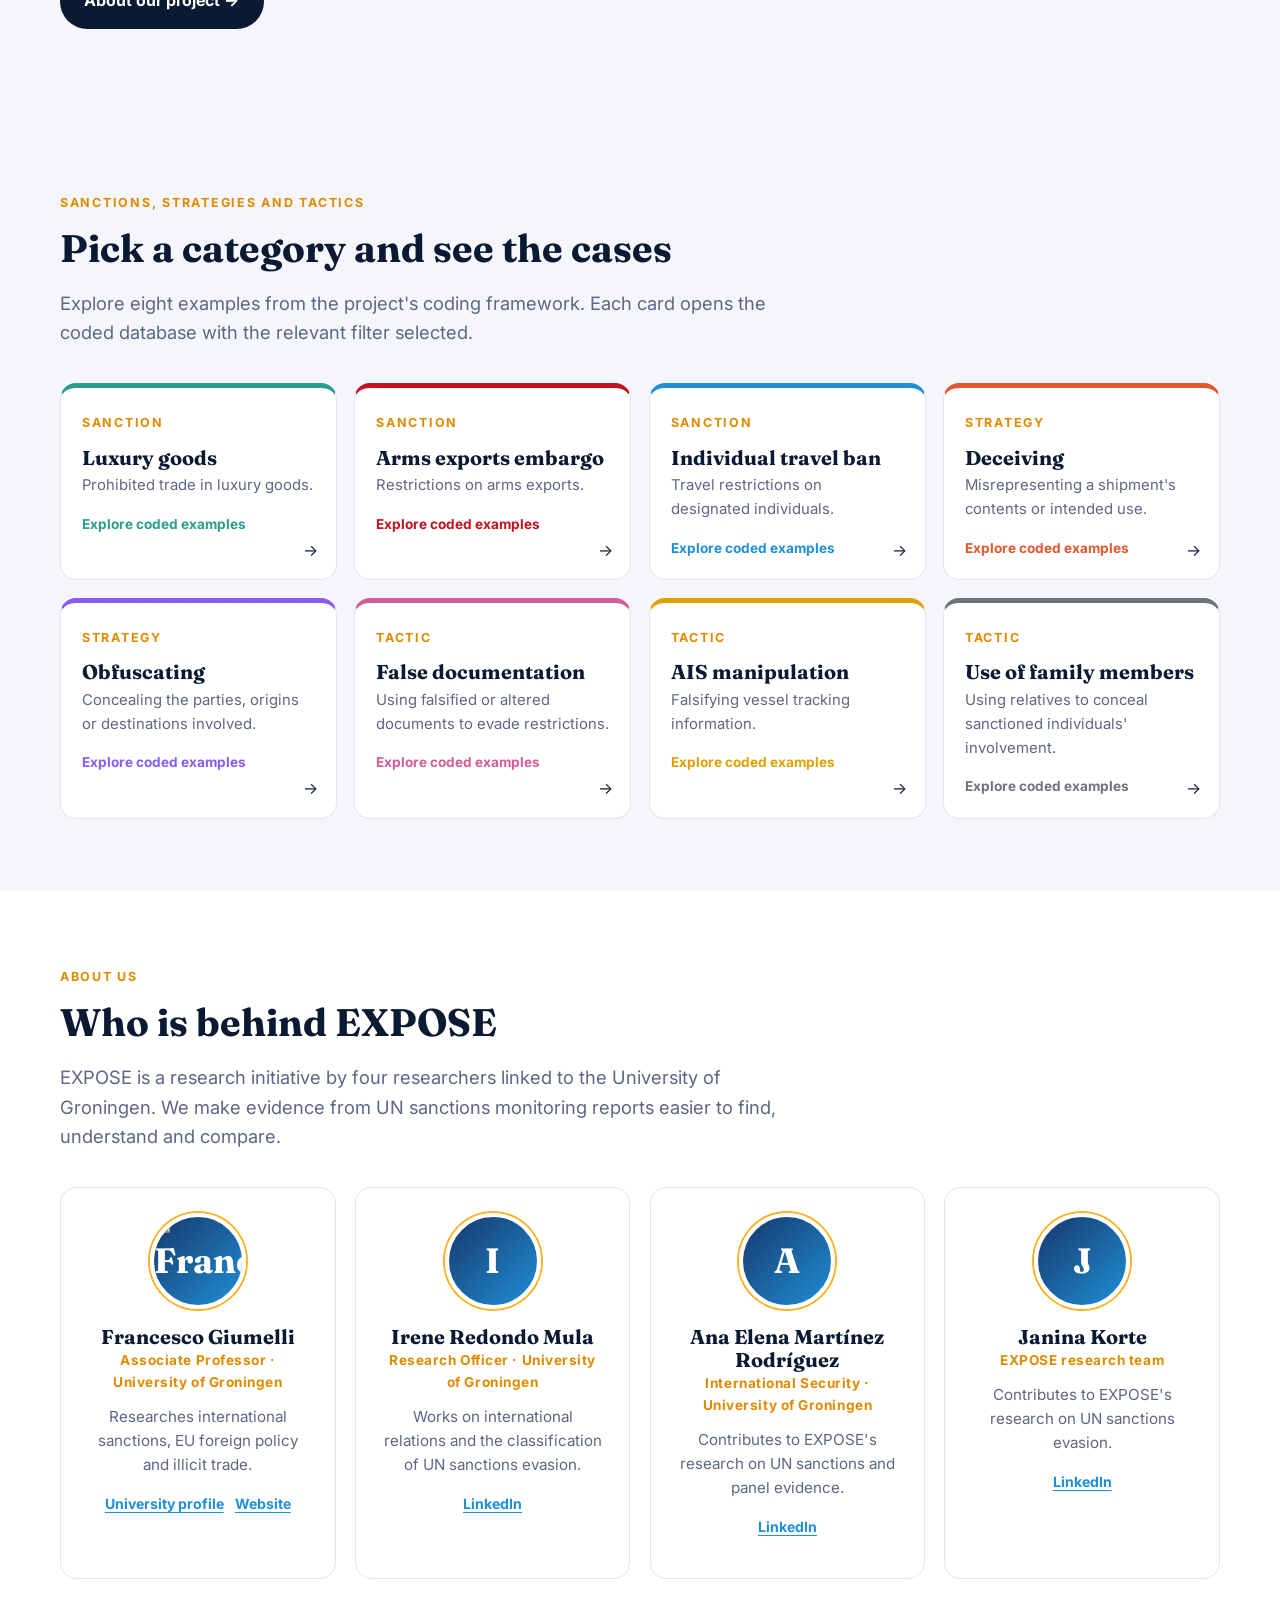
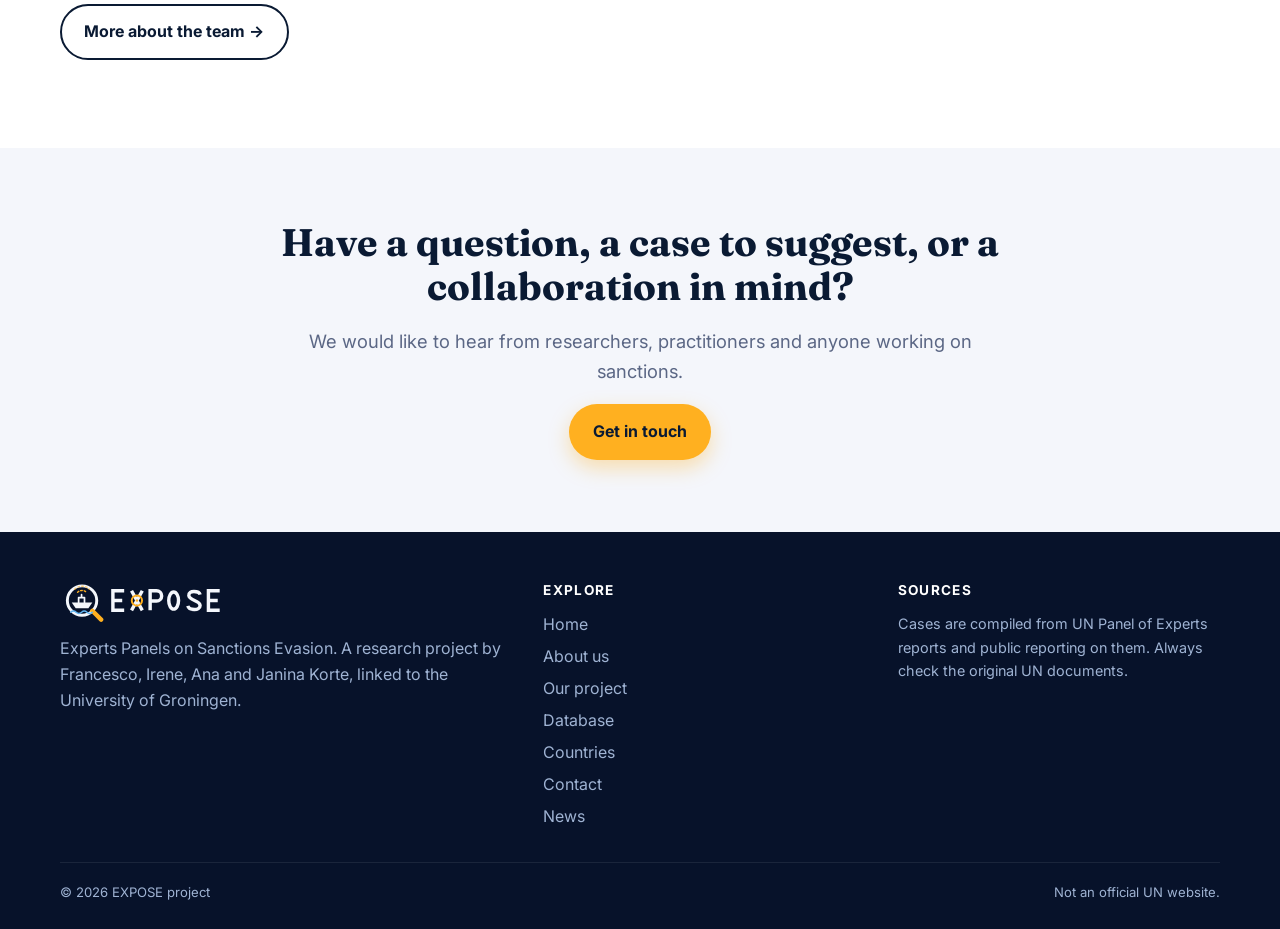
==== commit cd29acac: "Remove Case Spotlight section from homepage" ====
--- a/index.html
+++ b/index.html
@@ -92,26 +92,6 @@
       </div>
     </section>
 
-    <!-- SPOTLIGHT -->
-    <section style="padding-top:0">
-      <div class="container">
-        <div class="spotlight reveal">
-          <div>
-            <span class="eyebrow">Case spotlight</span>
-            <div class="meta" id="spot-meta"></div>
-            <h3 id="spot-title" style="font-size:1.7rem"></h3>
-            <p id="spot-text"></p>
-            <p style="display:flex;gap:.7rem;flex-wrap:wrap;margin:1.2rem 0 0">
-              <button id="spot-next" class="btn btn-primary btn-sm" type="button">Show another case</button>
-              <a id="spot-link" class="btn btn-ghost btn-sm" href="database.html">See it in the database</a>
-            </p>
-          </div>
-          <img id="spot-img" src="assets/img/tanker-sts.svg" alt="" aria-hidden="true">
-        </div>
-        <span id="spotlight-body" hidden></span>
-      </div>
-    </section>
-
     <!-- ABOUT US (short) -->
     <section class="section-alt" id="about-us">
       <div class="container">
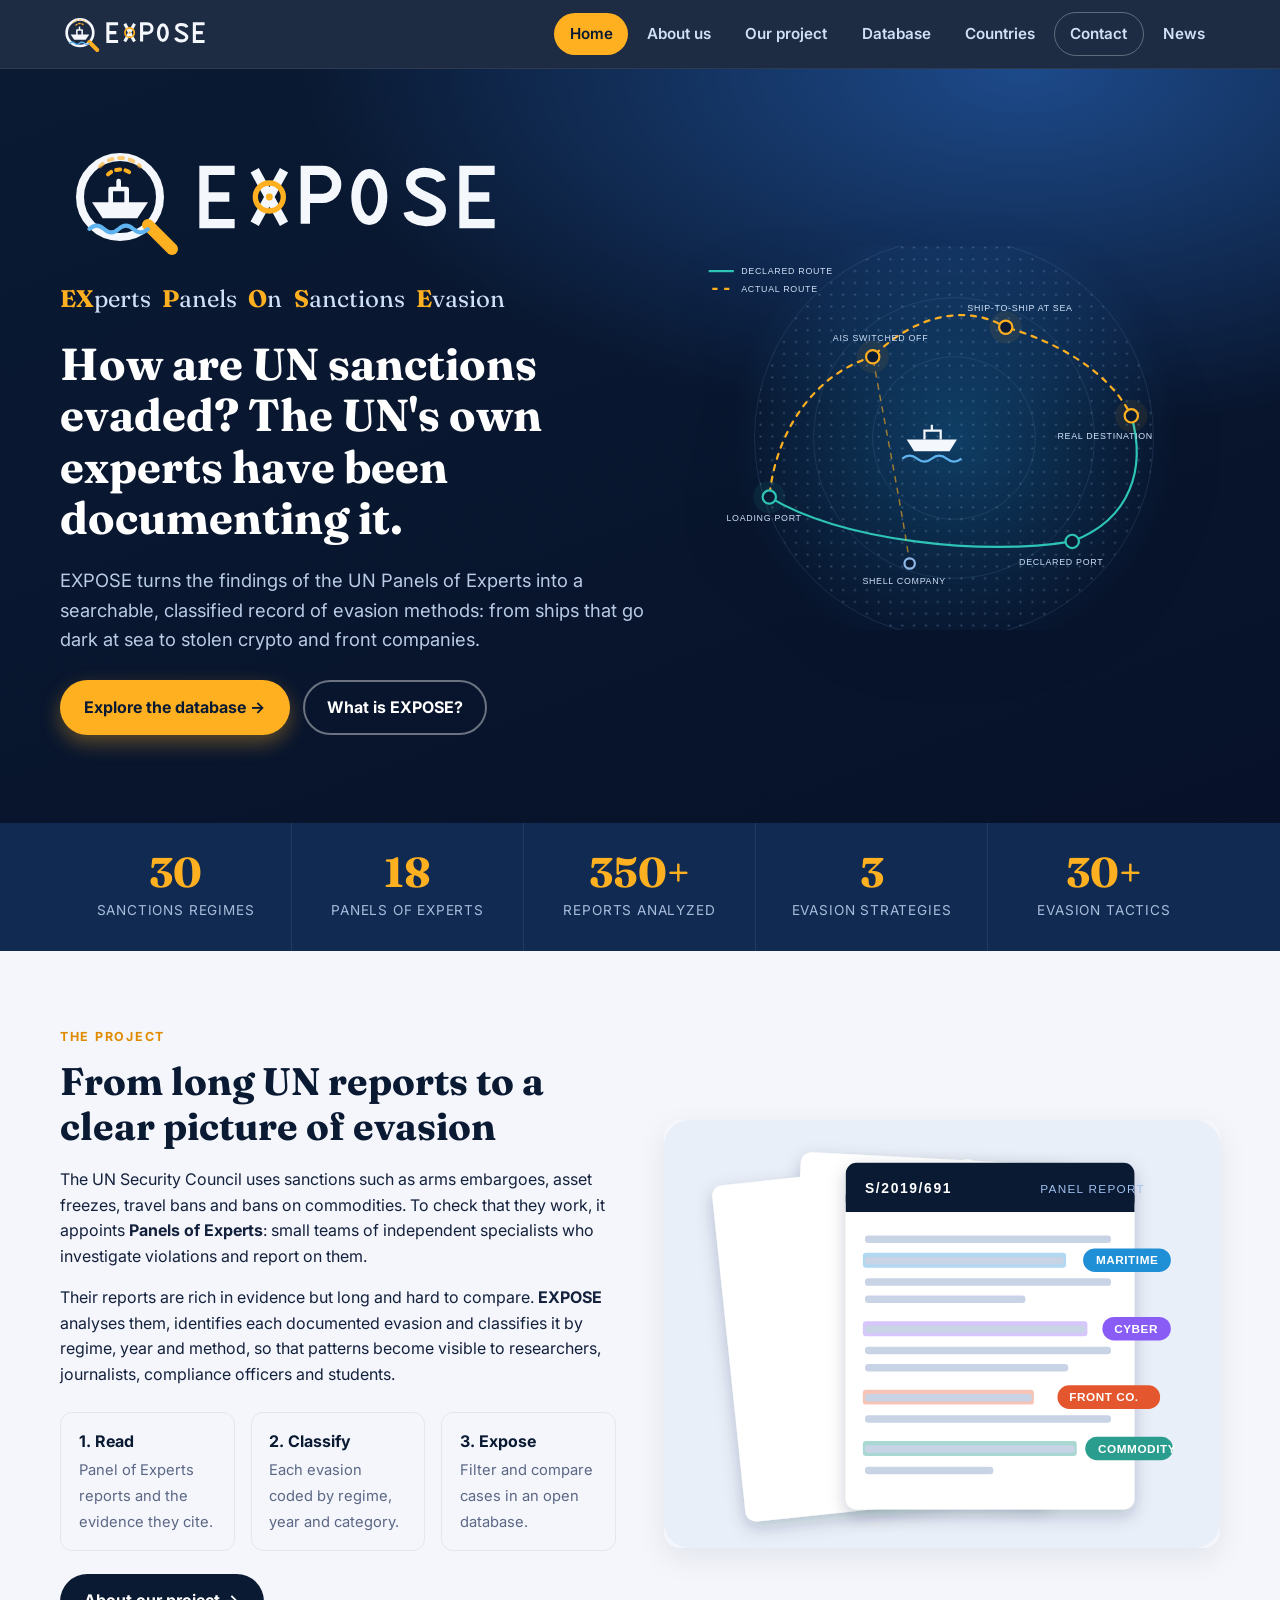
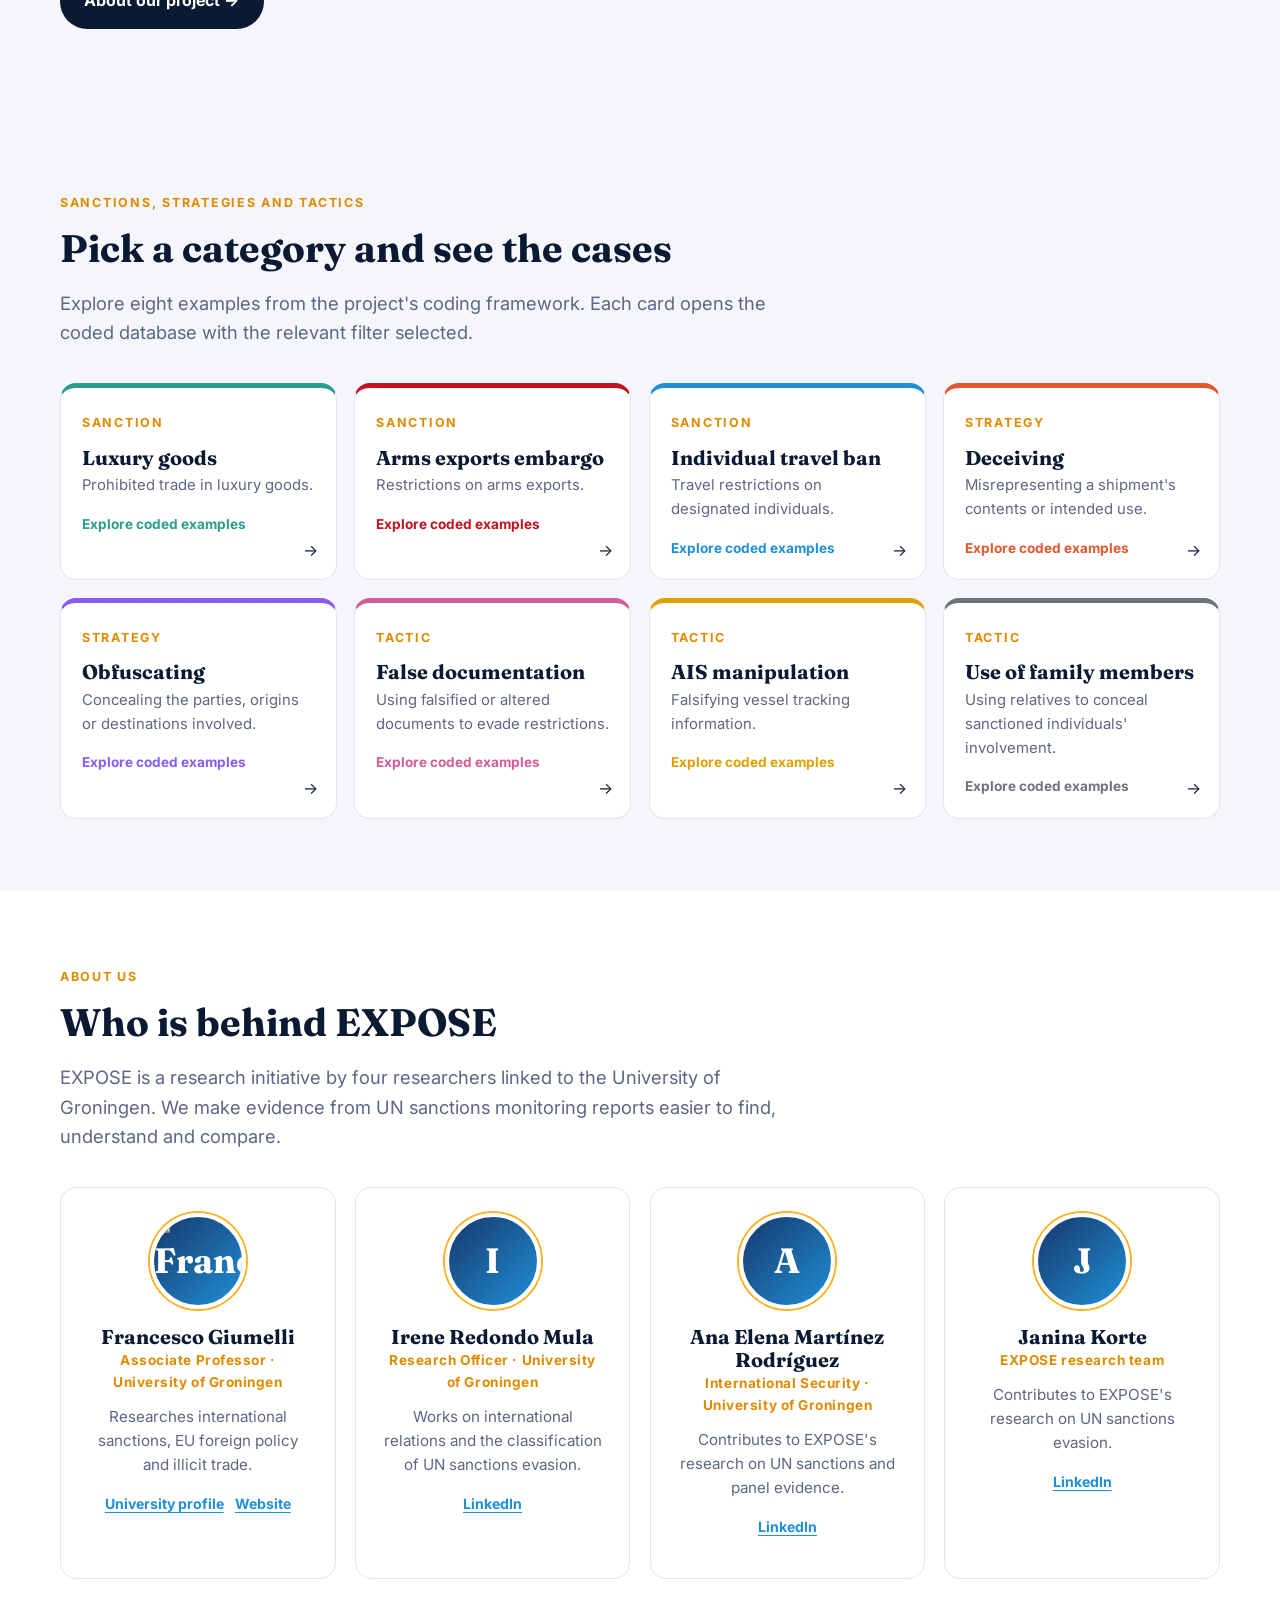
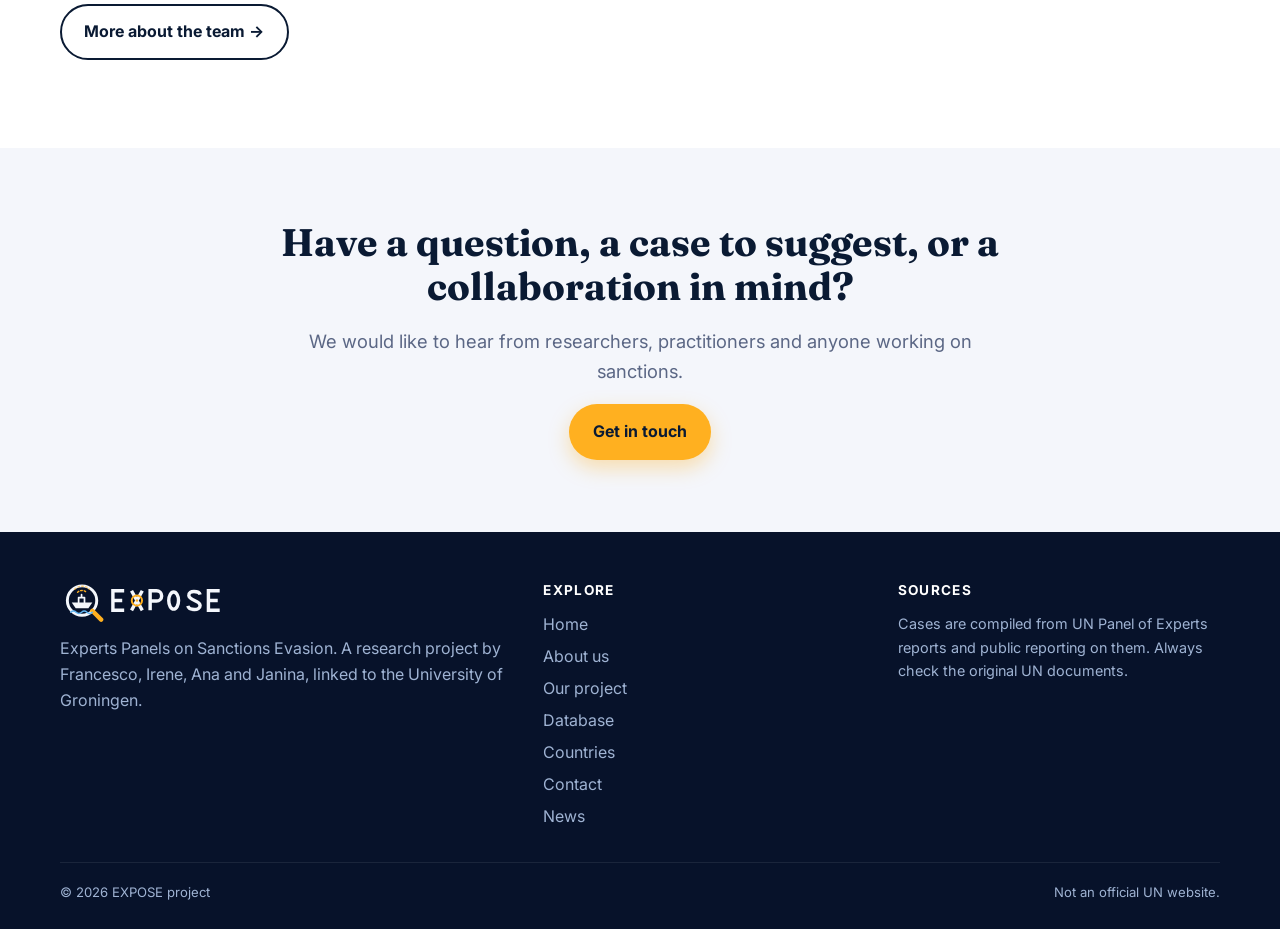
==== commit 412d29a3: "Update meaningful research imagery and shorten closing Janina credit" ====
--- a/index.html
+++ b/index.html
@@ -125,7 +125,7 @@
       <div class="foot">
         <div>
           <img src="assets/logo.svg" alt="EXPOSE">
-          <p>Experts Panels on Sanctions Evasion. A research project by Francesco, Irene, Ana and Janina Korte, linked to the University of Groningen.</p>
+          <p>Experts Panels on Sanctions Evasion. A research project by Francesco, Irene, Ana and Janina, linked to the University of Groningen.</p>
         </div>
         <div><h4>Explore</h4><ul><li><a href="index.html">Home</a></li><li><a href="about.html">About us</a></li><li><a href="our-project.html">Our project</a></li><li><a href="database.html">Database</a></li>
         <li><a href="countries.html">Countries</a></li><li><a href="contact.html">Contact</a></li><li><a href="news.html">News</a></li></ul></div>
